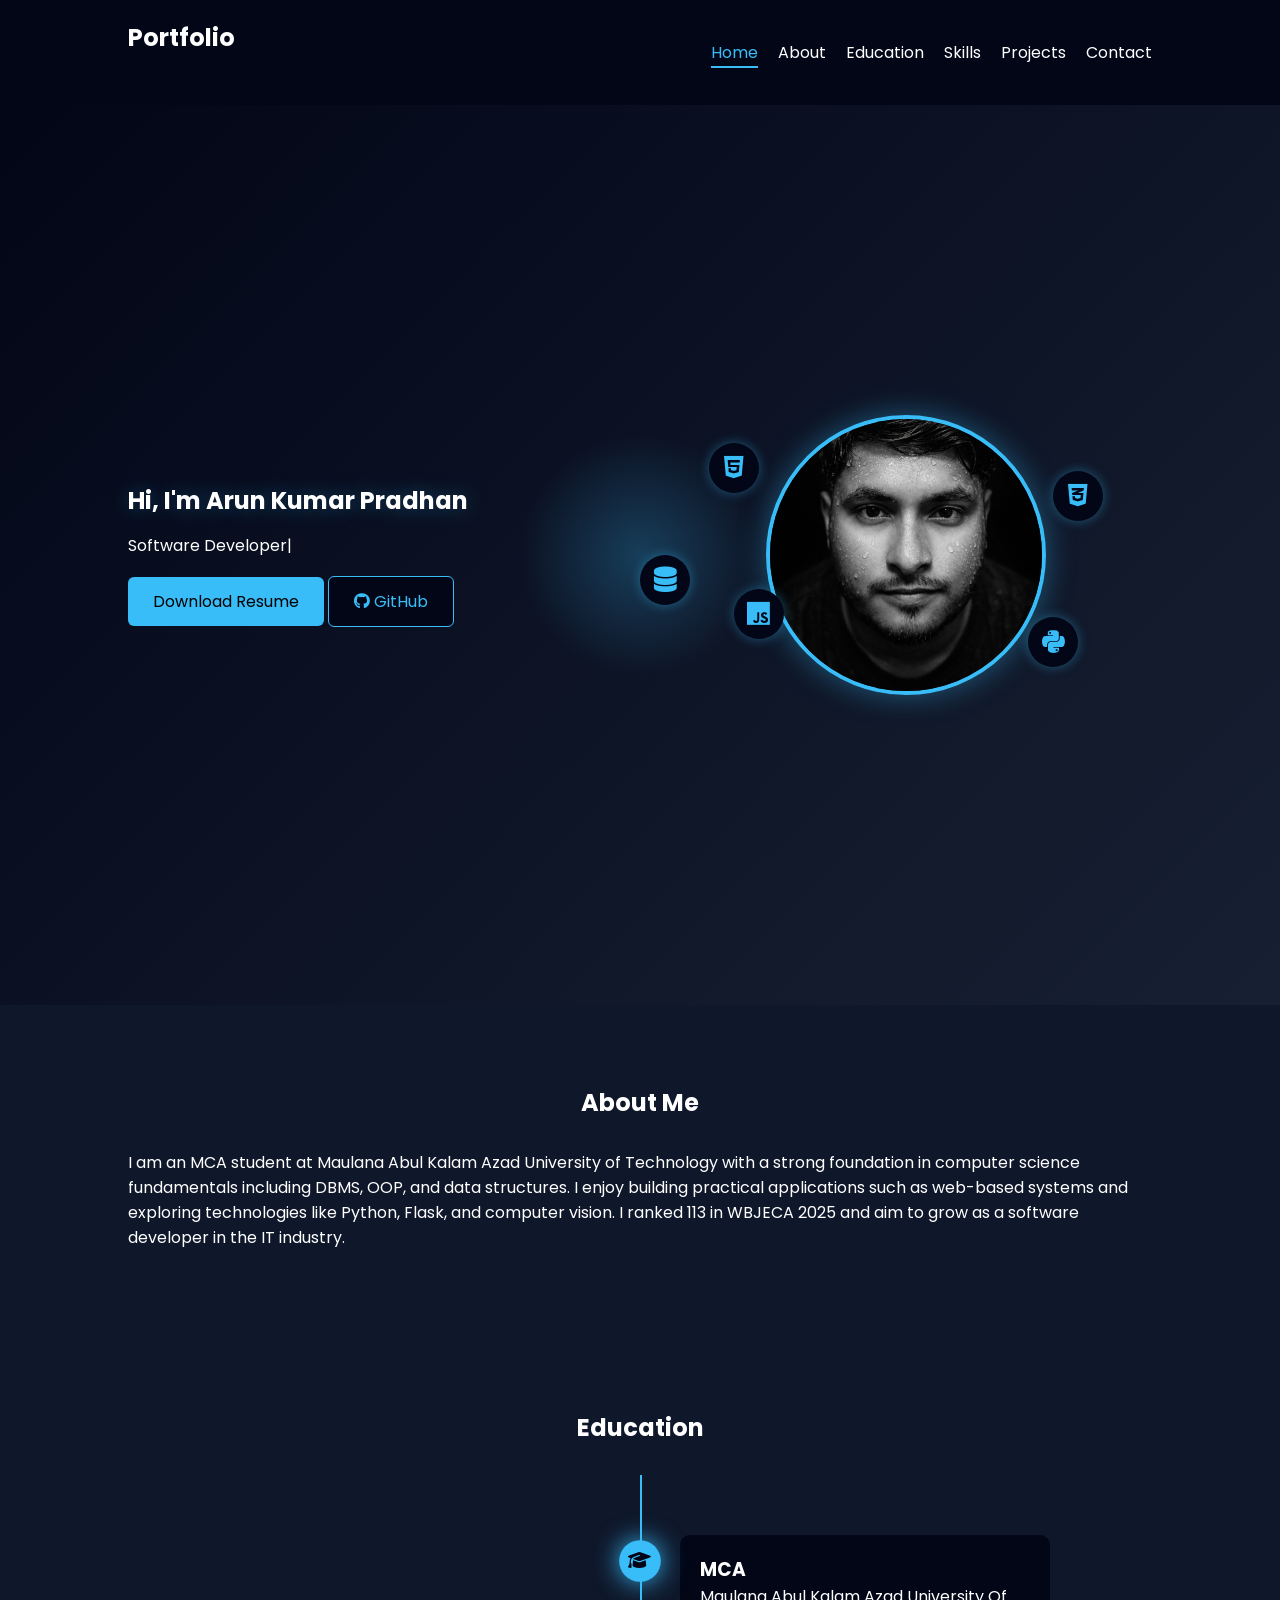
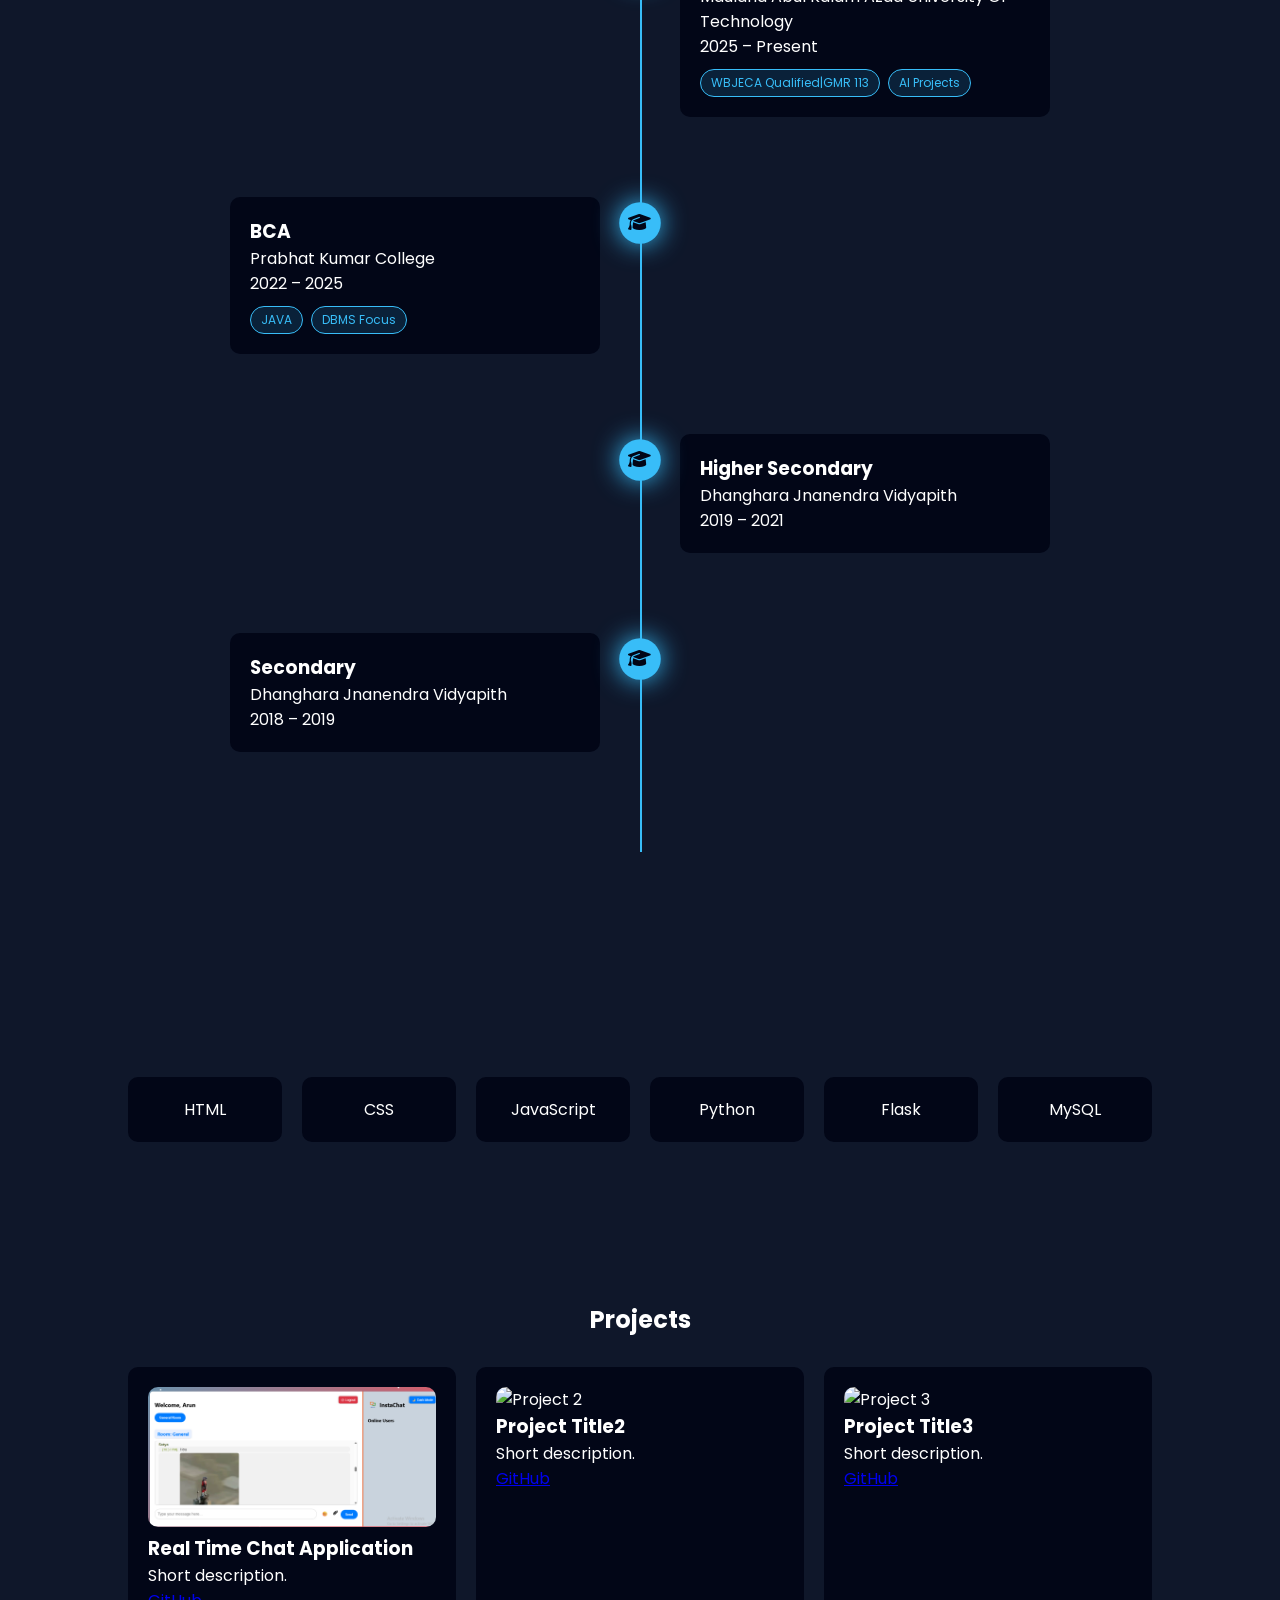
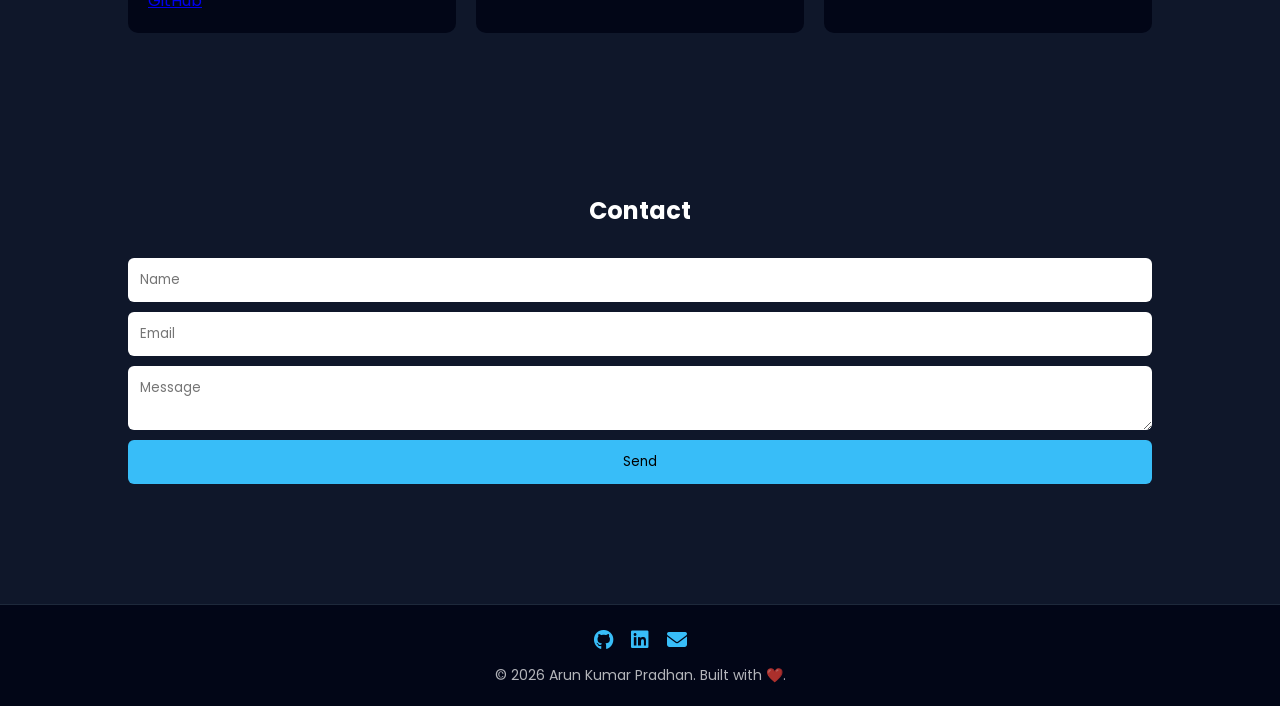
==== index.html @ c34aa48b "Added a 404 page" ====
<!DOCTYPE html>
<html lang="en">

<head>
  <meta charset="UTF-8">
  <meta name="viewport" content="width=device-width, initial-scale=1.0">
  <title>Arun Kumar Pradhan | Portfolio</title>
  <link rel="icon" href="images/profile_image.png">
  <link rel="stylesheet" href="https://cdnjs.cloudflare.com/ajax/libs/font-awesome/6.5.0/css/all.min.css">
  <link rel="stylesheet" href="style.css">
  <link
    href="https://fonts.googleapis.com/css2?family=Noto+Sans+Bengali:wght@400;700&family=Noto+Sans+Devanagari:wght@400;700&display=swap"
    rel="stylesheet">

  <link href="https://fonts.googleapis.com/css2?family=Poppins:wght@300;500;700&display=swap" rel="stylesheet">
  <link href="https://unpkg.com/aos@2.3.4/dist/aos.css" rel="stylesheet">
</head>

<body>

  <!-- <div id="preloader">
  <h1 id="welcomeText"></h1>
</div> -->

  <!-- ================= NAVBAR ================= -->
  <nav>
    <h2 class="logo">Portfolio</h2>

    <div class="menu-toggle">
      <span></span>
      <span></span>
      <span></span>
    </div>

    <ul class="nav-links">
      <li><a class="nav-link" href="#home">Home</a></li>
      <li><a class="nav-link" href="#about">About</a></li>
      <li><a class="nav-link" href="#education">Education</a></li>
      <li><a class="nav-link" href="#skills">Skills</a></li>
      <li><a class="nav-link" href="#projects">Projects</a></li>
      <li><a class="nav-link" href="#contact">Contact</a></li>
    </ul>
  </nav>

  <!-- ================= HERO ================= -->
  <section id="home" class="hero">
    <div class="hero-left">
      <h1 data-aos="fade-right">Hi, I'm <span>Arun Kumar Pradhan</span></h1>

      <p data-aos="fade-right" data-aos-delay="200">
        <span id="typing"></span>
      </p>


      <a href="assets/Arun_Pradhan_resume.pdf" download class="btn" data-aos="fade-right" data-aos-delay="400">
        Download Resume
      </a>
      <a href="https://github.com/ArunPradhan-dev" target="_blank" class="btn github-btn" data-aos="fade-right"
        data-aos-delay="600">
        <i class="fa-brands fa-github"></i> GitHub
      </a>
    </div>

    <div class="hero-right" data-aos="fade-left">

      <div class="hero-tech tech-html"><i class="fa-brands fa-html5"></i></div>
      <div class="hero-tech tech-css"><i class="fa-brands fa-css3-alt"></i></div>
      <div class="hero-tech tech-js"><i class="fa-brands fa-js"></i></div>
      <div class="hero-tech tech-python"><i class="fa-brands fa-python"></i></div>
      <div class="hero-tech tech-db"><i class="fa-solid fa-database"></i></div>

      <img src="images/profile_image.png" class="hero-img">

    </div>

  </section>

  <!-- ================= ABOUT ================= -->
  <section id="about" data-aos="fade-right">
    <h2>About Me</h2>
    <p>
    <p>
      I am an MCA student at Maulana Abul Kalam Azad University of Technology
      with a strong foundation in computer science fundamentals including
      DBMS, OOP, and data structures. I enjoy building practical applications
      such as web-based systems and exploring technologies like Python,
      Flask, and computer vision. I ranked 113 in WBJECA 2025 and aim to
      grow as a software developer in the IT industry.
    </p>
    </p>
  </section>

  <section id="education" data-aos="fade-up">
    <h2>Education</h2>

    <div class="timeline">
      <div class="timeline-progress"></div>

      <div class="timeline-item">
        <div class="timeline-dot">
          <i class="fa-solid fa-graduation-cap"></i>
        </div>
        <div class="timeline-content">
          <h3>MCA</h3>
          <p class="edu-inst">Maulana Abul Kalam Azad University Of Technology</p>
          <span class="edu-year">2025 – Present</span>

          <div class="edu-badges">
            <span>WBJECA Qualified|GMR 113</span>
            <span>AI Projects</span>
          </div>
        </div>
      </div>

      <div class="timeline-item">
        <div class="timeline-dot">
          <i class="fa-solid fa-graduation-cap"></i>
        </div>
        <div class="timeline-content">
          <h3>BCA</h3>
          <p class="edu-inst">Prabhat Kumar College</p>
          <span class="edu-year">2022 – 2025</span>

          <div class="edu-badges">
            <span>JAVA</span>
            <span>DBMS Focus</span>
          </div>
        </div>
      </div>

      <div class="timeline-item">
        <div class="timeline-dot">
          <i class="fa-solid fa-graduation-cap"></i>
        </div>
        <div class="timeline-content">
          <h3>Higher Secondary</h3>
          <p class="edu-inst">Dhanghara Jnanendra Vidyapith</p>
          <span class="edu-year">2019 – 2021</span>
        </div>
      </div>

      <div class="timeline-item">
        <div class="timeline-dot">
          <i class="fa-solid fa-graduation-cap"></i>
        </div>
        <div class="timeline-content">
          <h3>Secondary</h3>
          <p class="edu-inst">Dhanghara Jnanendra Vidyapith</p>
          <span class="edu-year">2018 – 2019</span>
        </div>
      </div>

    </div>
  </section>

  <!-- ================= SKILLS ================= -->
  <section id="skills">
    <h2 data-aos="fade-up">Skills</h2>
    <div class="skills-grid">
      <div data-aos="zoom-in">HTML</div>
      <div data-aos="zoom-in">CSS</div>
      <div data-aos="zoom-in">JavaScript</div>
      <div data-aos="zoom-in">Python</div>
      <div data-aos="zoom-in">Flask</div>
      <div data-aos="zoom-in">MySQL</div>
    </div>
  </section>

  <!-- ================= PROJECTS ================= -->
  <section id="projects">
    <h2 data-aos="fade-up">Projects</h2>

    <div class="projects-grid">

      <div class="project-card" data-aos="fade-up">
        <img src="images/project_1.png" alt="Project 1">
        <h3>Real Time Chat Application</h3>
        <p>Short description.</p>
        <a href="error.html" onclick="event.stopPropagation()">GitHub</a>
      </div>

      <div class="project-card" data-aos="fade-up">
        <img src="images/" alt="Project 2">
        <h3>Project Title2</h3>
        <p>Short description.</p>
        <a href="error.html" onclick="event.stopPropagation()">GitHub</a>
      </div>

      <div class="project-card" data-aos="fade-up">
        <img src="images/" alt="Project 3">
        <h3>Project Title3</h3>
        <p>Short description.</p>
        <a href="error.html" onclick="event.stopPropagation()">GitHub</a>
      </div>

    </div>
  </section>

  <!-- ================= CONTACT ================= -->
  <section id="contact" data-aos="fade-up">
    <h2>Contact</h2>

    <form id="contactForm">
      <input type="text" id="name" placeholder="Name" required>
      <input type="email" id="email" placeholder="Email" required>
      <textarea id="message" placeholder="Message" required></textarea>
      <button type="submit">Send</button>
    </form>
  </section>

  <!-- ================= MODAL ================= -->
  <div class="modal" id="imgModal">
    <span class="close">&times;</span>
    <img class="modal-content" id="modalImg">
  </div>

  <div id="scroll-progress"></div>

  <!-- ================= FOOTERS ================= -->
  <footer class="footer">
    <div class="footer-social">
      <a href="https://github.com/ArunPradhan-dev" target="_blank"><i class="fa-brands fa-github"></i></a>
      <a href="https://www.linkedin.com/in/pradhanarun/" target="_blank"><i class="fa-brands fa-linkedin"></i></a>
      <a href="https://mail.google.com/mail/?view=cm&fs=1&to=arun3432y@gmail.com" target="_blank">
        <i class="fa-solid fa-envelope"></i>
      </a>
    </div>
    <p>© <span id="year"></span> Arun Kumar Pradhan. Built with ❤️.</p>
  </footer>
  <script src="https://unpkg.com/aos@2.3.4/dist/aos.js"></script>
  <script src="index.js"></script>
</body>

</html>
---- style.css ----
/* RESET */
* {
    margin: 0;
    padding: 0;
    box-sizing: border-box;
    font-family: 'Poppins', sans-serif;
}

html {
    scroll-behavior: smooth;
}

body {
    background: #0f172a;
    color: #fff;
}

/* NAVBAR */
nav {
    display: flex;
    justify-content: space-between;
    align-items: center;
    padding: 20px 10%;
    background: #020617;
    position: sticky;
    top: 0;
    z-index: 1000;
}

/* NAV LINKS */
.nav-links {
    display: flex;
    list-style: none;
}

.nav-links li {
    margin-left: 20px;
}

.nav-links a {
    text-decoration: none;
    color: #fff;
    position: relative;
    transition: 0.3s;
}

/* Hover underline */
.nav-links a::after {
    content: "";
    position: absolute;
    left: 0;
    bottom: -4px;
    width: 0;
    height: 2px;
    background: #38bdf8;
    transition: 0.3s;
}

.nav-links a:hover::after {
    width: 100%;
}


.btn{
  display:inline-block;
  padding:12px 25px;
  background:#38bdf8;
  color:#000;
  text-decoration:none;
  border-radius:6px;
  transition:0.3s;
}

.btn:hover {
    transform: translateY(-2px);
}

/* SECTION */
section {
    padding: 80px 10%;
    scroll-margin-top: 80px;
}

h2 {
    text-align: center;
    margin-bottom: 30px;
}

/* ================= EDUCATION TIMELINE ================= */
.timeline {
    position: relative;
    max-width: 900px;
    margin: auto;
    padding: 40px 0;
}

/* static center line */
.timeline::before {
    content: "";
    position: absolute;
    left: 50%;
    top: 0;
    width: 2px;
    height: 100%;
    background: #1e293b;
    z-index: 0;
}

/* animated progress line */
.timeline-progress {
    position: absolute;
    left: 50%;
    top: 0;
    width: 2px;
    height: 0;
    background: #38bdf8;
    z-index: 0;
}

/* timeline item */
.timeline-item {
    position: relative;
    width: 50%;
    padding: 20px 40px;
    margin-bottom: 40px;
}

/* alternating layout */
.timeline-item:nth-child(odd) {
    left: 0;
    text-align: right;
}

.timeline-item:nth-child(even) {
    left: 50%;
}

/* timeline dot with icon */
.timeline-dot {
    position: absolute;
    top: 30px;
    width: 32px;
    height: 32px;
    background: #38bdf8;
    border-radius: 50%;
    display: flex;
    align-items: center;
    justify-content: center;
    color: #020617;
    font-size: 14px;
    box-shadow: 0 0 12px #38bdf8;
    z-index: 3;
    transition: 0.3s;
}

.timeline-item:nth-child(odd) .timeline-dot {
    right: -16px;
}

.timeline-item:nth-child(even) .timeline-dot {
    left: -16px;
}

/* glowing animation */
.timeline-item.active .timeline-dot {
    transform: scale(1.3);
    box-shadow: 0 0 20px #38bdf8;
}

/* timeline card */
.timeline-content {
    background: #020617;
    padding: 20px;
    border-radius: 10px;
    transition: 0.3s;
    position: relative;
    z-index: 2;
    text-align: left;
}

.timeline-content:hover {
    transform: translateY(-5px);
}

/* badges */
.edu-badges {
    margin-top: 10px;
    display: flex;
    flex-wrap: wrap;
    gap: 8px;
    justify-content: flex-start;
}

.edu-badges span {
    background: rgba(56, 189, 248, 0.15);
    border: 1px solid #38bdf8;
    color: #38bdf8;
    padding: 4px 10px;
    border-radius: 20px;
    font-size: 12px;
    white-space: nowrap;
}

/* mobile fallback */
@media(max-width:768px) {

    .timeline::before,
    .timeline-progress {
        left: 20px;
    }

    .timeline-item {
        width: 100%;
        left: 0 !important;
        text-align: left;
        padding-left: 60px;
    }

    .timeline-dot {
        left: 12px !important;
        right: auto;
    }
}

/* SKILLS */
.skills-grid {
    display: grid;
    grid-template-columns: repeat(auto-fit, minmax(120px, 1fr));
    gap: 20px;
}

.skills-grid div {
    background: #020617;
    padding: 20px;
    border-radius: 10px;
    text-align: center;
    transition: 0.3s;
}

.skills-grid div:hover{
  transform:translateY(-5px) scale(1.05);
  box-shadow:0 0 15px rgba(56,189,248,0.3);
}

/* PROJECTS */
.projects-grid {
    display: grid;
    grid-template-columns: repeat(auto-fit, minmax(250px, 1fr));
    gap: 20px;
}

.project-card {
    background: #020617;
    padding: 20px;
    border-radius: 10px;
    transition: 0.3s;
    cursor: pointer;
}

.project-card:hover {
    transform: translateY(-5px);
}

.project-card img {
    width: 100%;
    border-radius: 10px;
    transition: 0.4s;
}

.project-card:hover img {
    transform: scale(1.05);
}

/* CONTACT */
form {
    display: flex;
    flex-direction: column;
    gap: 10px;
}

input,
textarea,
button {
    padding: 12px;
    border: none;
    border-radius: 6px;
}

button {
    background: #38bdf8;
    cursor: pointer;
    transition: 0.3s;
}

button:hover {
    transform: translateY(-2px);
}

/* HAMBURGER */
.menu-toggle {
    display: none;
    flex-direction: column;
    cursor: pointer;
    gap: 5px;
}

.menu-toggle span {
    width: 25px;
    height: 3px;
    background: #fff;
    transition: 0.3s;
}

/* Animation to X */
.menu-toggle.active span:nth-child(1) {
    transform: rotate(45deg) translate(5px, 5px);
}

.menu-toggle.active span:nth-child(2) {
    opacity: 0;
}

.menu-toggle.active span:nth-child(3) {
    transform: rotate(-45deg) translate(6px, -6px);
}

/* MOBILE NAVBAR */
@media(max-width:768px) {
    .menu-toggle {
        display: flex;
    }

    .nav-links {
        position: absolute;
        right: 0;
        top: 70px;
        background: #020617;
        flex-direction: column;
        width: 200px;
        display: none;
        padding: 10px 0;
    }

    .nav-links.active {
        display: flex;
    }

    .nav-links li {
        margin: 15px;
    }
}

/* MODAL */
.modal {
    display: none;
    position: fixed;
    z-index: 2000;
    left: 0;
    top: 0;
    width: 100%;
    height: 100%;
    background: rgba(0, 0, 0, 0.9);
    justify-content: center;
    align-items: center;
}

.modal.show {
    display: flex;
}

.modal-content {
    max-width: 80%;
    max-height: 80%;
    border-radius: 10px;
    animation: zoomIn 0.3s ease;
}

.close {
    position: absolute;
    top: 20px;
    right: 40px;
    font-size: 40px;
    cursor: pointer;
    color: white;
}

@keyframes zoomIn {
    from {
        transform: scale(0.6);
        opacity: 0;
    }

    to {
        transform: scale(1);
        opacity: 1;
    }
}

.nav-links a.active {
    color: #38bdf8;
}

.nav-links a.active::after {
    width: 100%;
}

#typing::after {
    content: "|";
    animation: blink 1s infinite;
}

@keyframes blink {

    0%,
    100% {
        opacity: 1;
    }

    50% {
        opacity: 0;
    }
}


/* ================= PRELOADER ================= */
#preloader {
    position: fixed;
    inset: 0;
    background: #020617;
    display: flex;
    justify-content: center;
    align-items: center;
    z-index: 3000;
    transition: opacity 0.8s ease, visibility 0.8s;
}

#welcomeText {
    font-size: 42px;
    color: #38bdf8;
    opacity: 0;
    animation: fadeText 1s ease forwards;
}

#welcomeText {
    font-family: 'Noto Sans Bengali', 'Noto Sans Devanagari', 'Poppins', sans-serif;
}

@keyframes fadeText {
    from {
        opacity: 0;
        transform: translateY(10px);
    }

    to {
        opacity: 1;
        transform: translateY(0);
    }
}


/* ================= HERO FINAL ================= */
.hero{
  min-height:100vh;
  display:flex;
  justify-content:space-between;
  align-items:center;
  padding:0 10%;
  gap:40px;

  background:linear-gradient(
    -45deg,
    #020617,
    #0f172a,
    #1e293b,
    #020617
  );
  background-size:400% 400%;
  animation:gradientBG 12s ease infinite;

  position:relative;
  overflow:hidden;
  perspective:1000px;
}

/* spotlight layer */
.hero::before{
  content:"";
  position:absolute;
  inset:0;
  background:radial-gradient(
    circle 200px at var(--x,50%) var(--y,50%),
    rgba(56,189,248,0.25),
    transparent 60%
  );
  pointer-events:none;
}

/* text */
.hero-left p{
  min-height:28px;   /* prevents collapsing */
  margin:15px 0;
}
.hero-sub{
  font-size:18px;
  opacity:0.85;
  letter-spacing:0.5px;
}
.hero-left{flex:1;}
.hero-right{flex:1; display:flex; justify-content:center;}

.hero h1{
  text-shadow:0 0 20px rgba(56,189,248,0.35);
  transition:transform 0.2s ease;
  transform-style:preserve-3d;
}

/* image */
.hero-img{
  width:280px;
  height:280px;
  object-fit:cover;
  border-radius:50%;
  border:4px solid #38bdf8;
  box-shadow:0 0 30px rgba(56,189,248,0.4);
  transition:0.3s;
}

.hero-img:hover{transform:scale(1.05);}

/* mobile */
@media(max-width:768px){
  .hero{
    flex-direction:column-reverse;
    text-align:center;
  }

  .hero-img{
    width:200px;
    height:200px;
  }
}

/* ================= FOOTER ================= */
.footer {
    background: #020617;
    text-align: center;
    padding: 20px 10%;
    margin-top: 40px;
    border-top: 1px solid #1e293b;
}

.footer p {
    opacity: 0.7;
    font-size: 14px;
}

/* ================= FOOTER SOCIAL ================= */


.footer-social {
    display: flex;
    justify-content: center;
    gap: 18px;
    margin-bottom: 10px;
}

.footer-social a {
    color: #38bdf8;
    font-size: 20px;
    transition: 0.3s;
}

.footer-social a:hover {
    transform: translateY(-3px) scale(1.1);
    text-shadow: 0 0 12px #38bdf8;
}

@keyframes gradientBG{
  0%{background-position:0% 50%;}
  50%{background-position:100% 50%;}
  100%{background-position:0% 50%;}
}

#scroll-progress{
  position:fixed;
  top:0;
  left:0;
  height:4px;
  background:#38bdf8;
  width:0%;
  z-index:2000;
}

/* ================= HERO TECH ICONS ================= */

.hero-right{
  position:relative;
  align-items:center;
}

/* icon style */
.hero-tech{
  position:absolute;
  font-size:26px;
  color:#38bdf8;
  background:#020617;
  border-radius:50%;
  width:50px;
  height:50px;
  display:flex;
  align-items:center;
  justify-content:center;
  box-shadow:0 0 12px rgba(56,189,248,0.4);
  animation:float 4s ease-in-out infinite;
}

/* positions */
.tech-html{ top:10%; left:10%; }
.tech-css{ top:20%; right:10%; }
.tech-js{ bottom:20%; left:15%; }
.tech-python{ bottom:10%; right:15%; }
.tech-db{ top:50%; left:-20px; }

.hero-tech:hover{
  transform:scale(1.15);
  box-shadow:0 0 20px #38bdf8;
}

/* floating animation */
@keyframes float{
  0%{transform:translateY(0px) rotate(0deg);}
  50%{transform:translateY(-10px) rotate(6deg);}
  100%{transform:translateY(0px) rotate(0deg);}
}

@media(max-width:768px){

  .hero-tech{
    width:40px;
    height:40px;
    font-size:20px;
  }

}
/* hero buttons layout */
.hero-buttons{
  display:flex;
  gap:15px;
  margin-top:20px;
}

.github-btn{
  background:#020617;
  color:#38bdf8;
  border:1px solid #38bdf8;
}

.github-btn:hover{
  background:#38bdf8;
  color:#000;
  
}
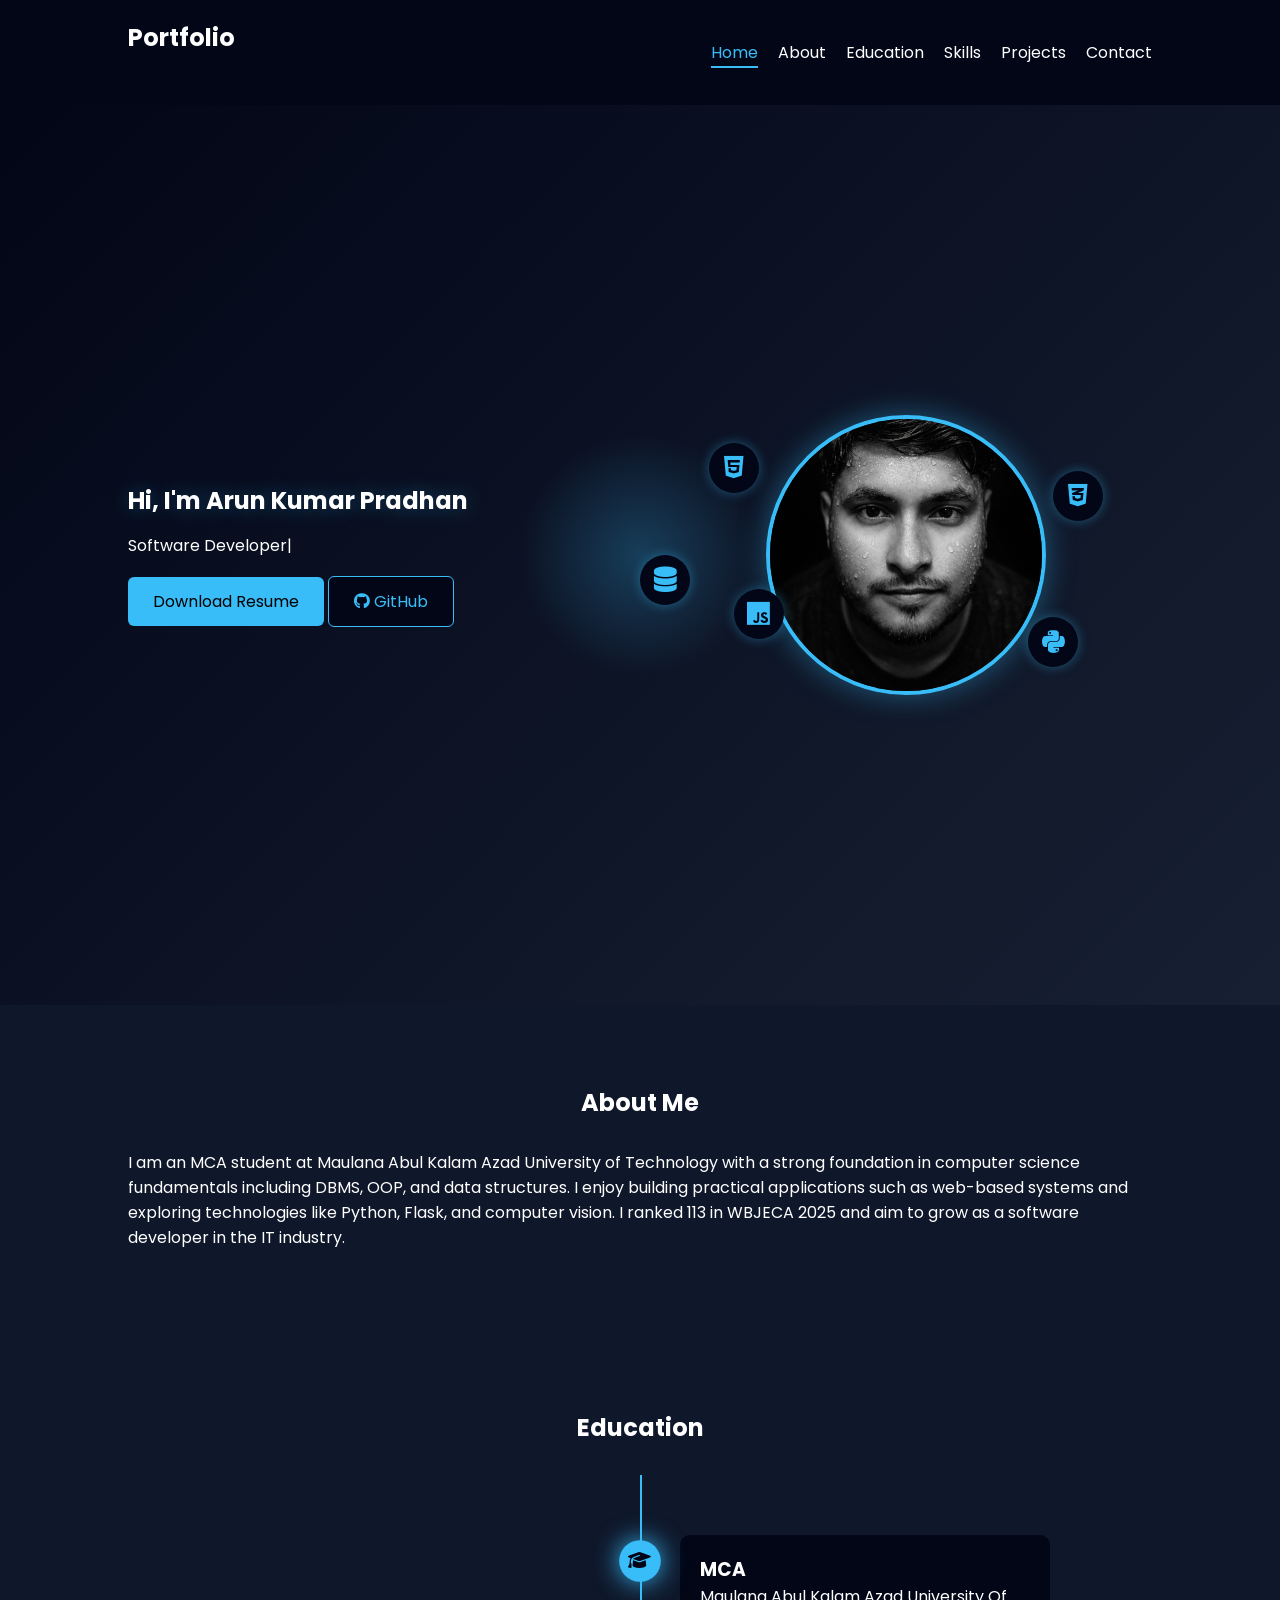
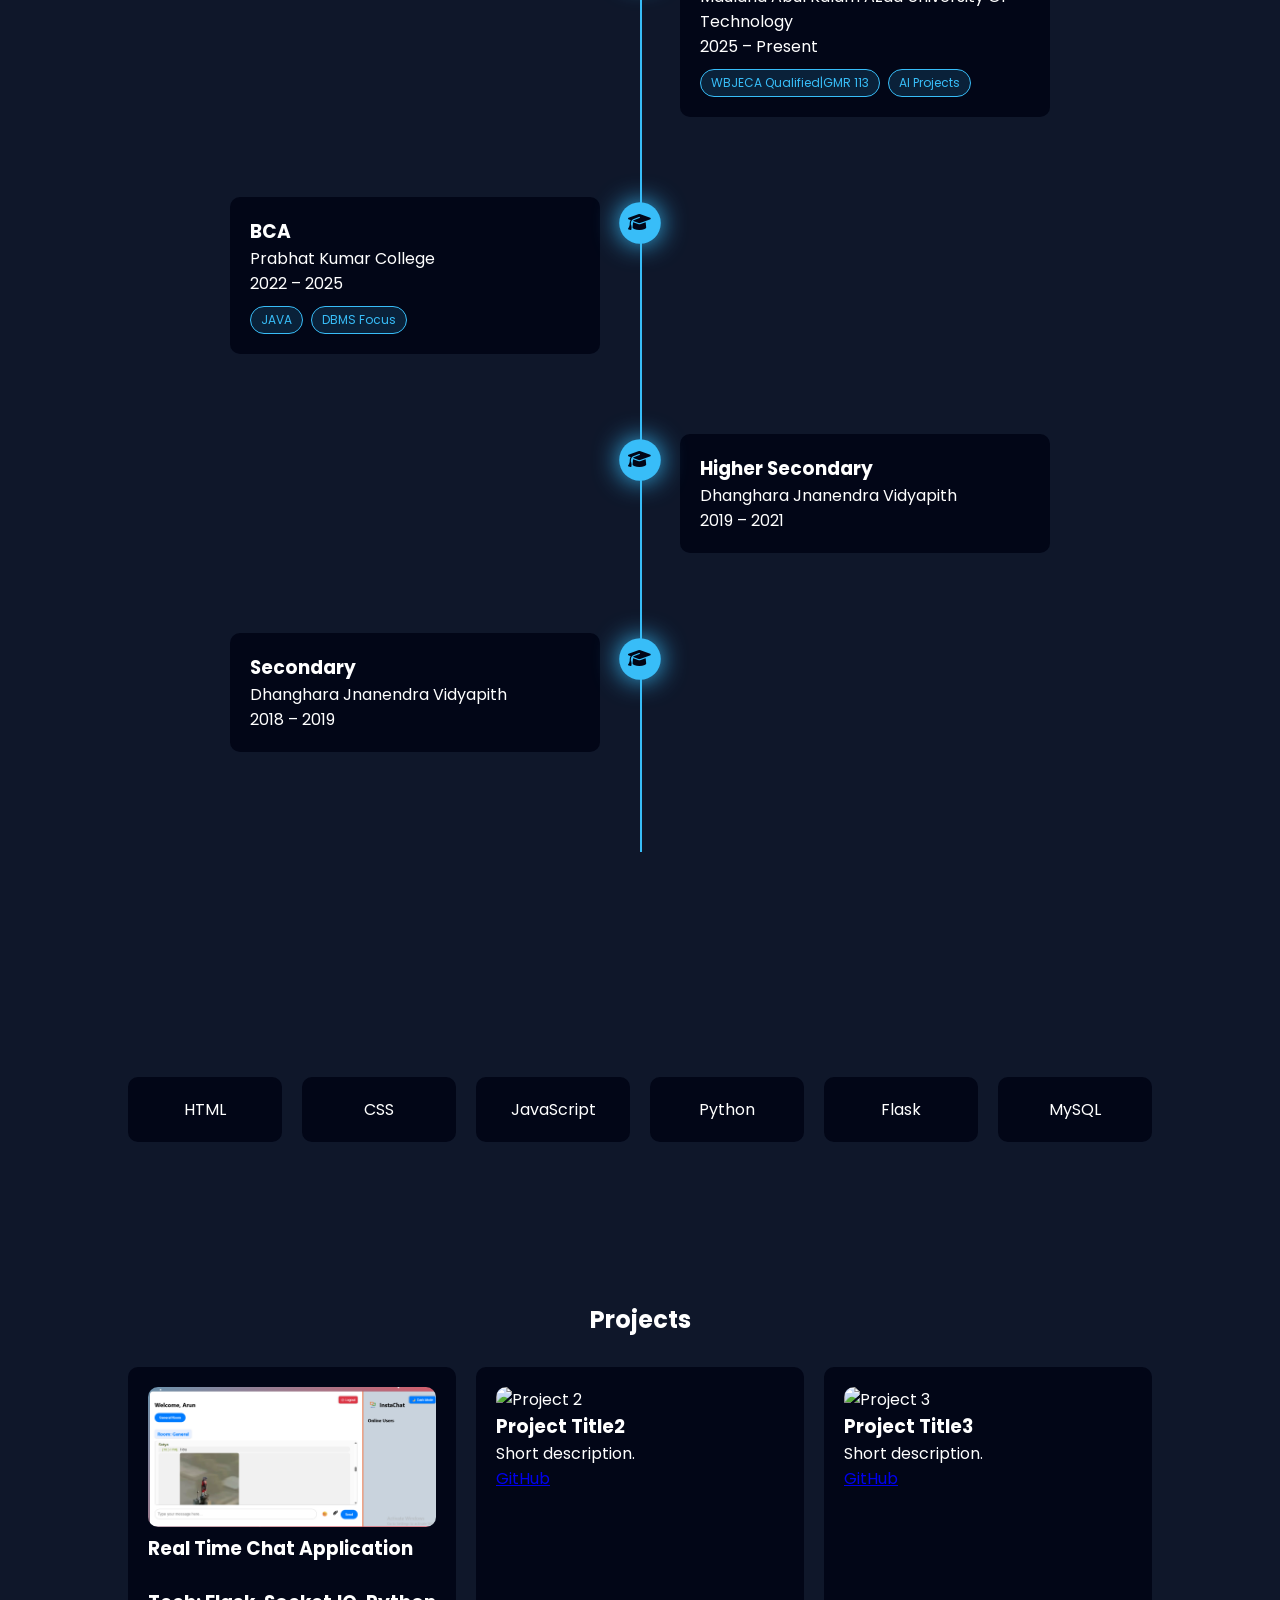
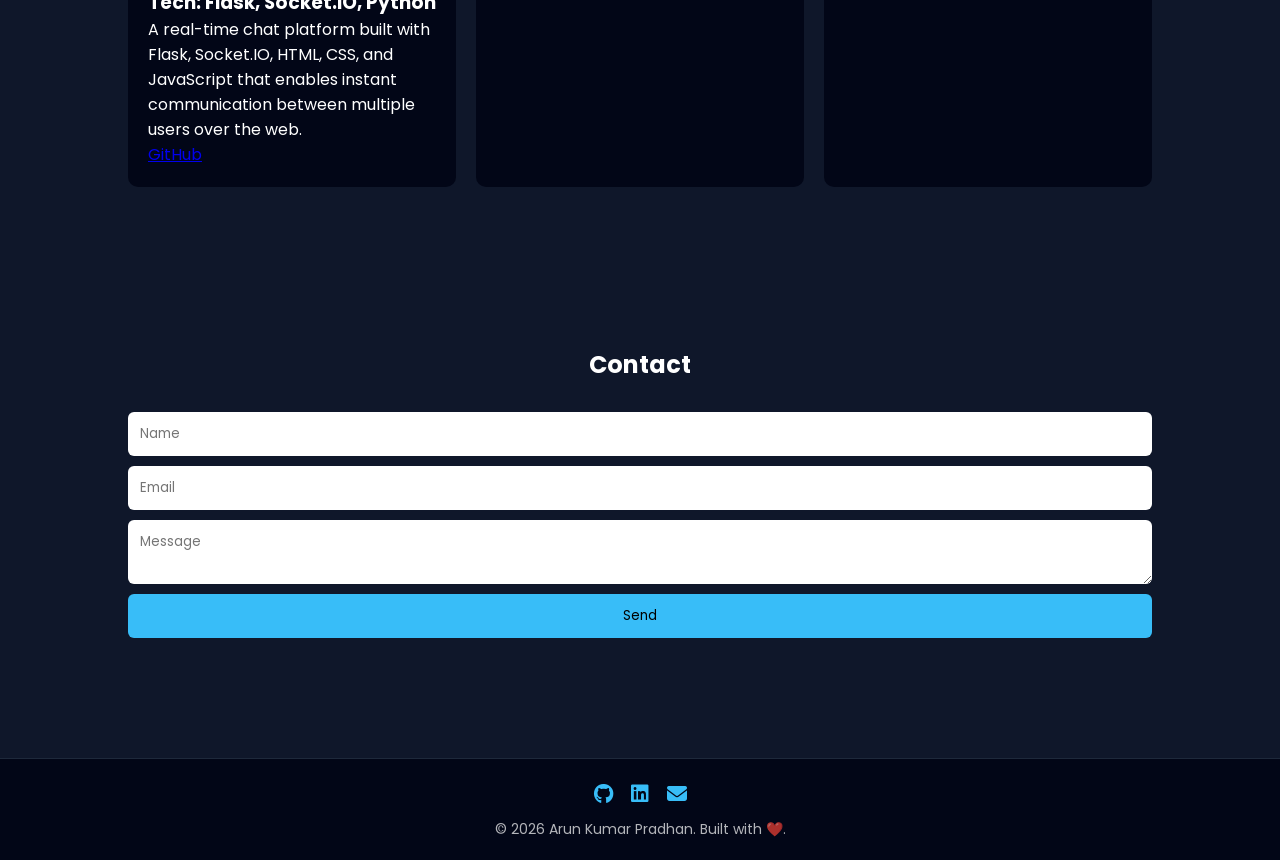
==== commit 6a5165d7: "update the project 1" ====
--- a/index.html
+++ b/index.html
@@ -174,9 +174,10 @@
 
       <div class="project-card" data-aos="fade-up">
         <img src="images/project_1.png" alt="Project 1">
-        <h3>Real Time Chat Application</h3>
-        <p>Short description.</p>
-        <a href="error.html" onclick="event.stopPropagation()">GitHub</a>
+        <h3>Real Time Chat Application</h3><br>
+        <h3>Tech: Flask, Socket.IO, Python</h3>
+        <p>A real-time chat platform built with Flask, Socket.IO, HTML, CSS, and JavaScript that enables instant communication between multiple users over the web.</p>
+        <a href="https://github.com/ArunPradhan-dev/chat_app.git" onclick="event.stopPropagation()">GitHub</a>
       </div>
 
       <div class="project-card" data-aos="fade-up">
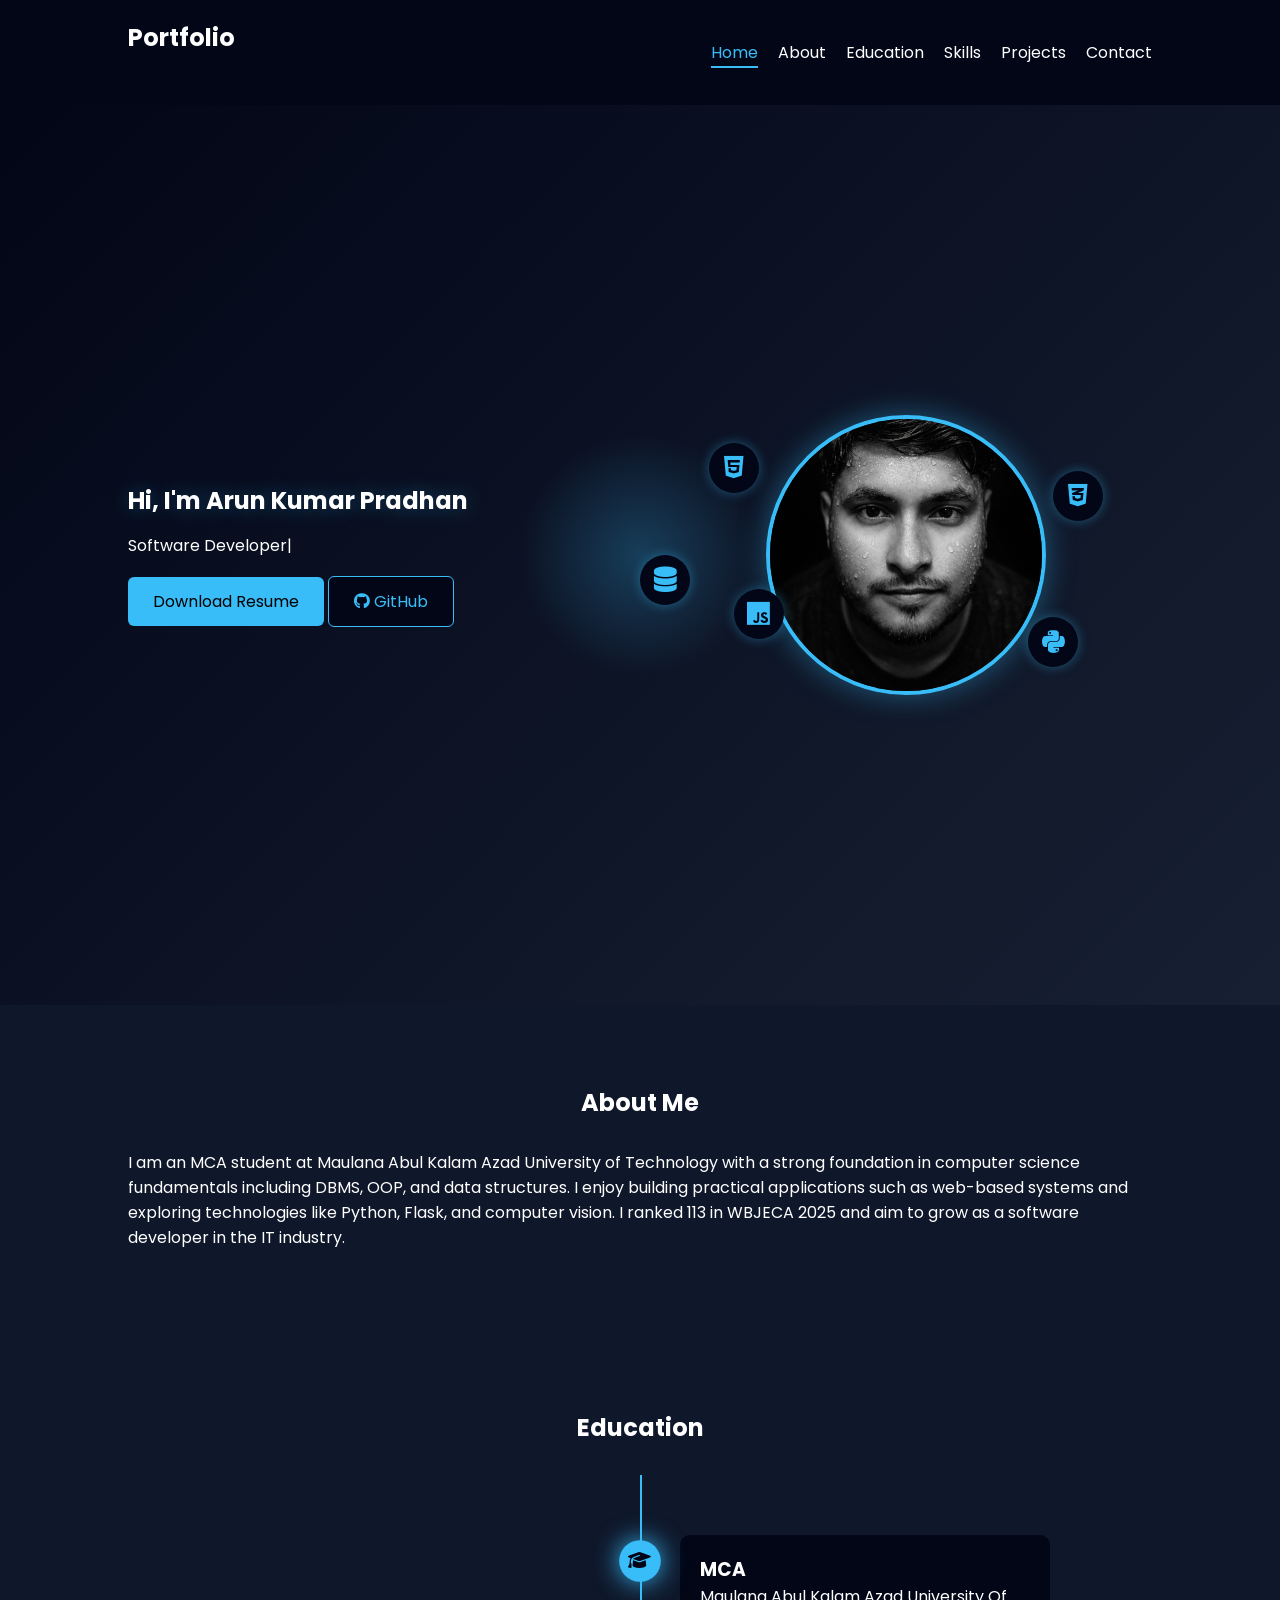
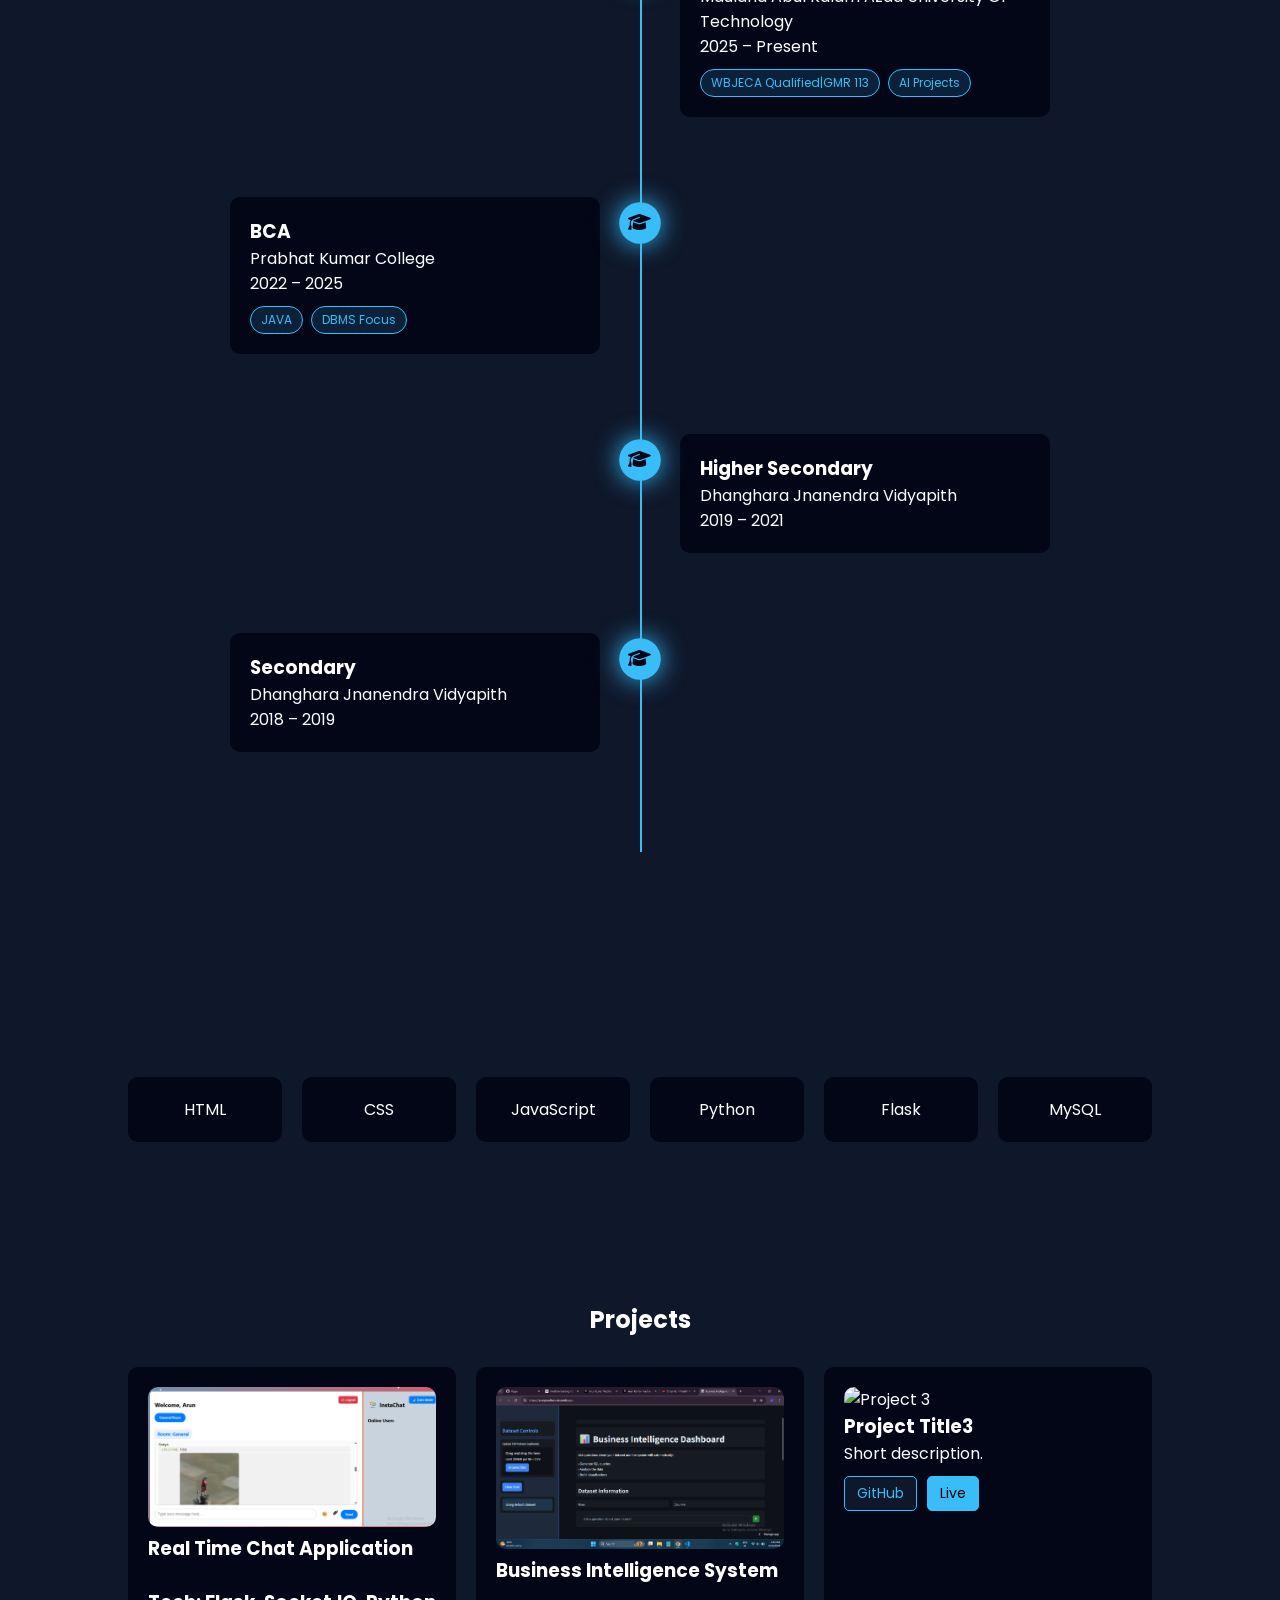
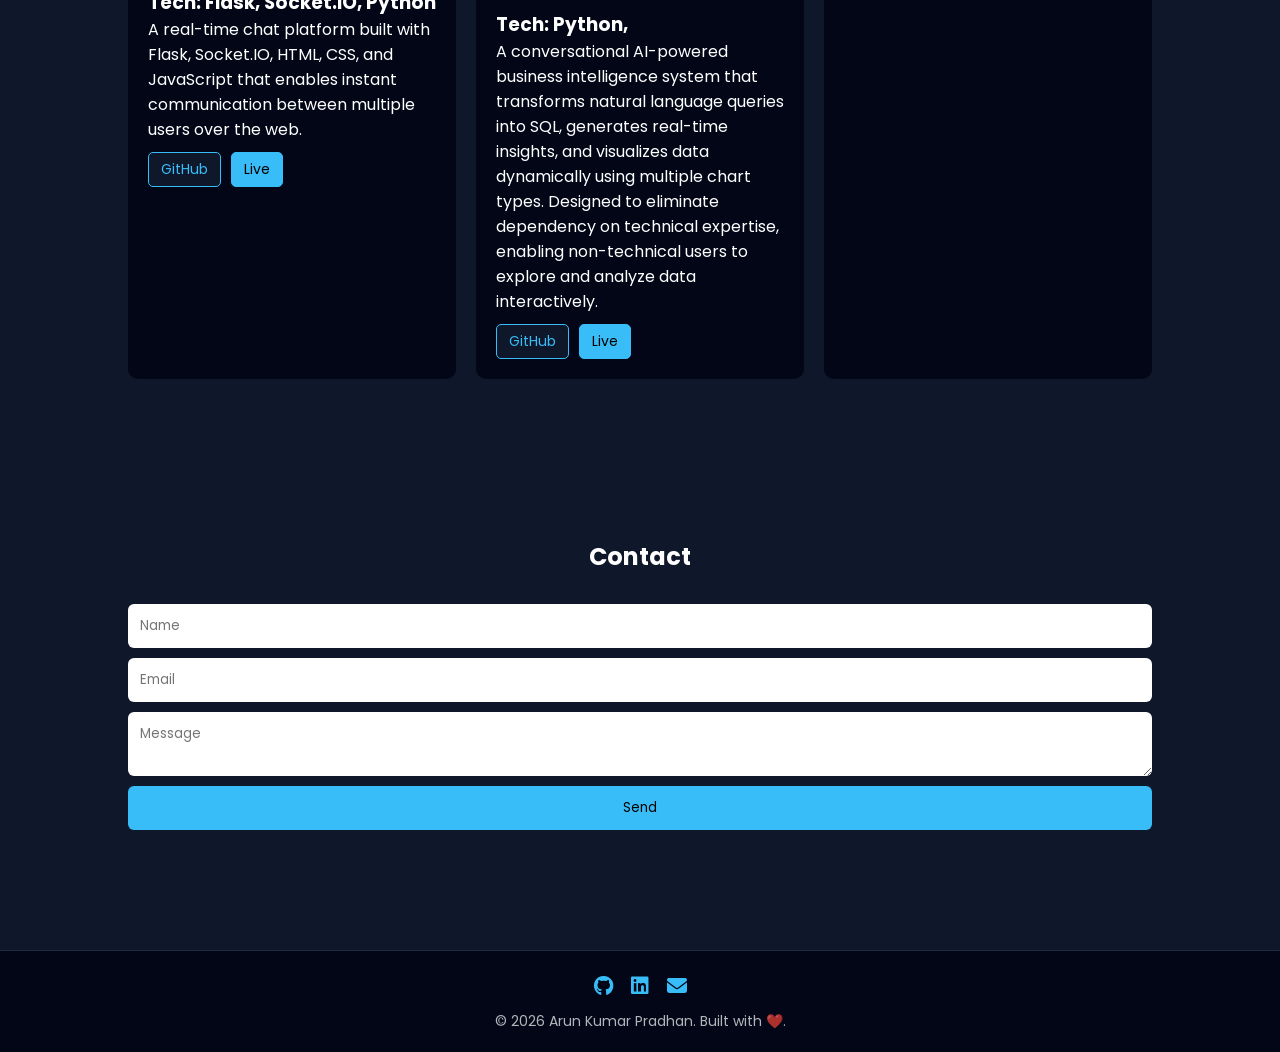
==== commit 1b02a04e: "Updation of some minor issues" ====
--- a/index.html
+++ b/index.html
@@ -176,24 +176,34 @@
         <img src="images/project_1.png" alt="Project 1">
         <h3>Real Time Chat Application</h3><br>
         <h3>Tech: Flask, Socket.IO, Python</h3>
-        <p>A real-time chat platform built with Flask, Socket.IO, HTML, CSS, and JavaScript that enables instant communication between multiple users over the web.</p>
-        <a href="https://github.com/ArunPradhan-dev/chat_app.git" onclick="event.stopPropagation()">GitHub</a>
+        <p>A real-time chat platform built with Flask, Socket.IO, HTML, CSS, and JavaScript that enables instant
+          communication between multiple users over the web.</p>
+        <div class="project-links">
+          <a href="https://github.com/ArunPradhan-dev/chat_app.git" target="_blank" class="project-link">GitHub</a>
+          <a href="error.html" target="_blank" class="project-link live">Live</a>
+        </div>
       </div>
 
       <div class="project-card" data-aos="fade-up">
-        <img src="images/" alt="Project 2">
-        <h3>Project Title2</h3>
-        <p>Short description.</p>
-        <a href="error.html" onclick="event.stopPropagation()">GitHub</a>
+        <img src="images/project2.png" alt="Project 2">
+        <h3>Business Intelligence System</h3><br>
+        <h3>Tech: Python,</h3>
+        <p>A conversational AI-powered business intelligence system that transforms natural language queries into SQL, generates real-time insights, and visualizes data dynamically using multiple chart types. Designed to eliminate dependency on technical expertise, enabling non-technical users to explore and analyze data interactively.</p>
+        <div class="project-links">
+          <a href="https://github.com/ArunPradhan-dev/business_intelligence_dashboard.git" target="_blank" class="project-link">GitHub</a>
+          <a href="https://arunpradhan.streamlit.app/" target="_blank" class="project-link live">Live</a>
+        </div>
       </div>
 
       <div class="project-card" data-aos="fade-up">
         <img src="images/" alt="Project 3">
         <h3>Project Title3</h3>
         <p>Short description.</p>
-        <a href="error.html" onclick="event.stopPropagation()">GitHub</a>
-      </div>
-
+        <div class="project-links">
+          <a href="error.html" target="_blank" class="project-link">GitHub</a>
+          <a href="error.html" target="_blank" class="project-link live">Live</a>
+        </div>
+      </div>
     </div>
   </section>
 
--- a/style.css
+++ b/style.css
@@ -661,3 +661,34 @@
   
 }
 
+.project-links{
+  display:flex;
+  gap:10px;
+  margin-top:10px;
+}
+
+.project-link{
+  padding:6px 12px;
+  background:#0f172a;
+  border:1px solid #38bdf8;
+  border-radius:5px;
+  text-decoration:none;
+  color:#38bdf8;
+  font-size:14px;
+  transition:0.3s;
+}
+
+.project-link:hover{
+  background:#38bdf8;
+  color:#000;
+}
+
+/*Live button highlight */
+.project-link.live{
+  background:#38bdf8;
+  color:#000;
+}
+
+.project-link.live:hover{
+  background:#0ea5e9;
+}
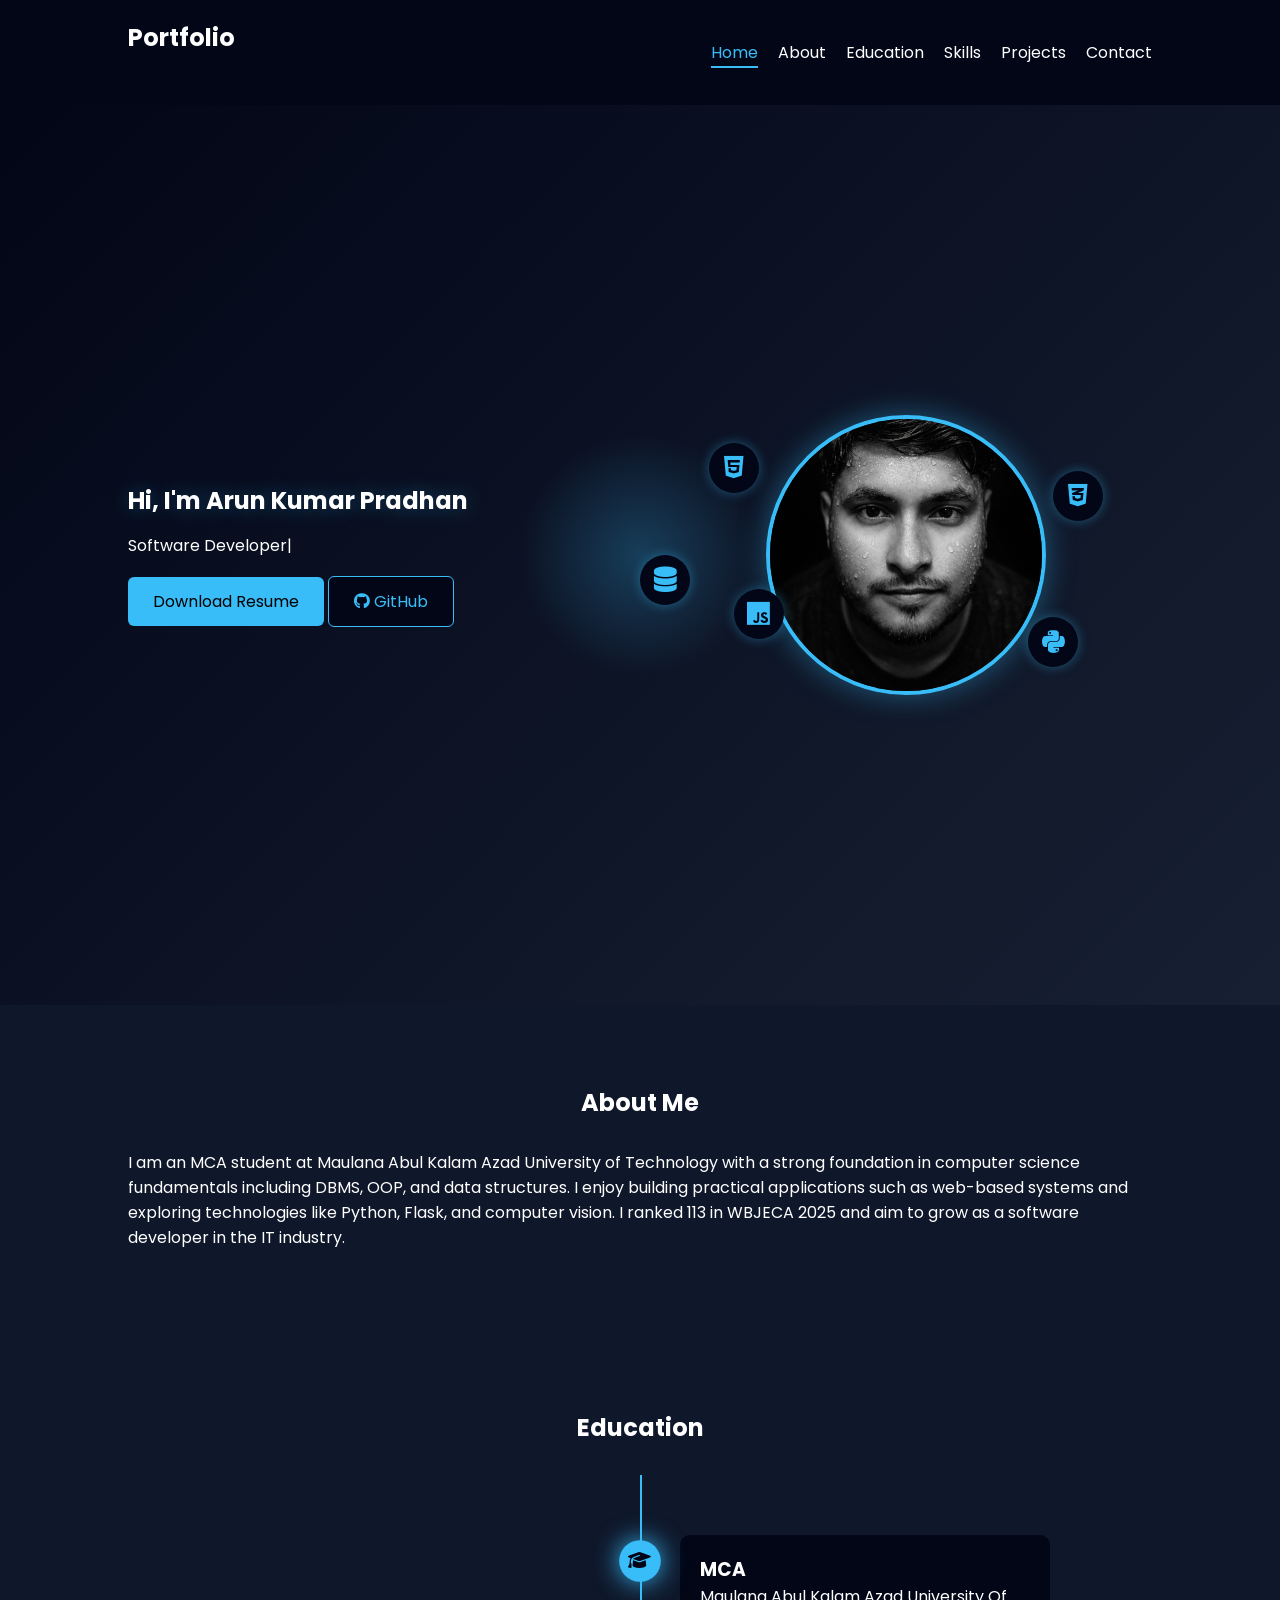
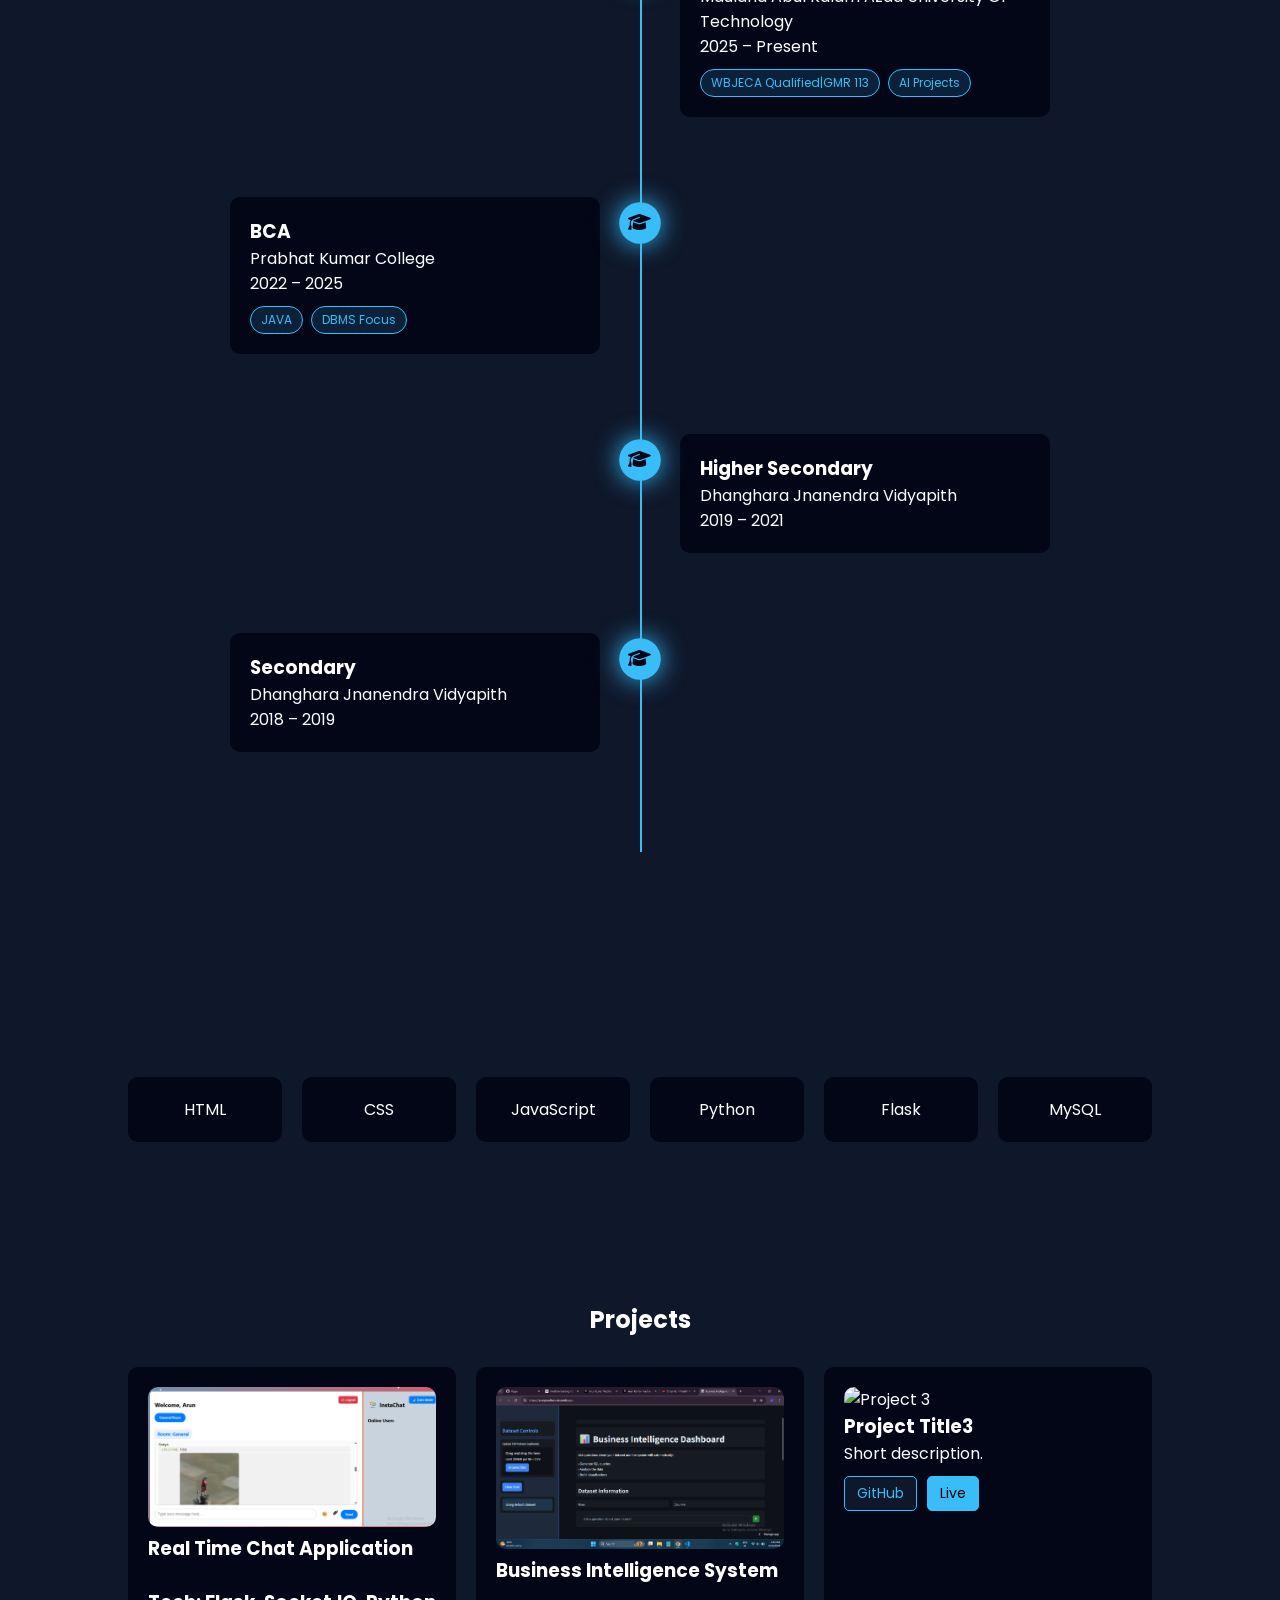
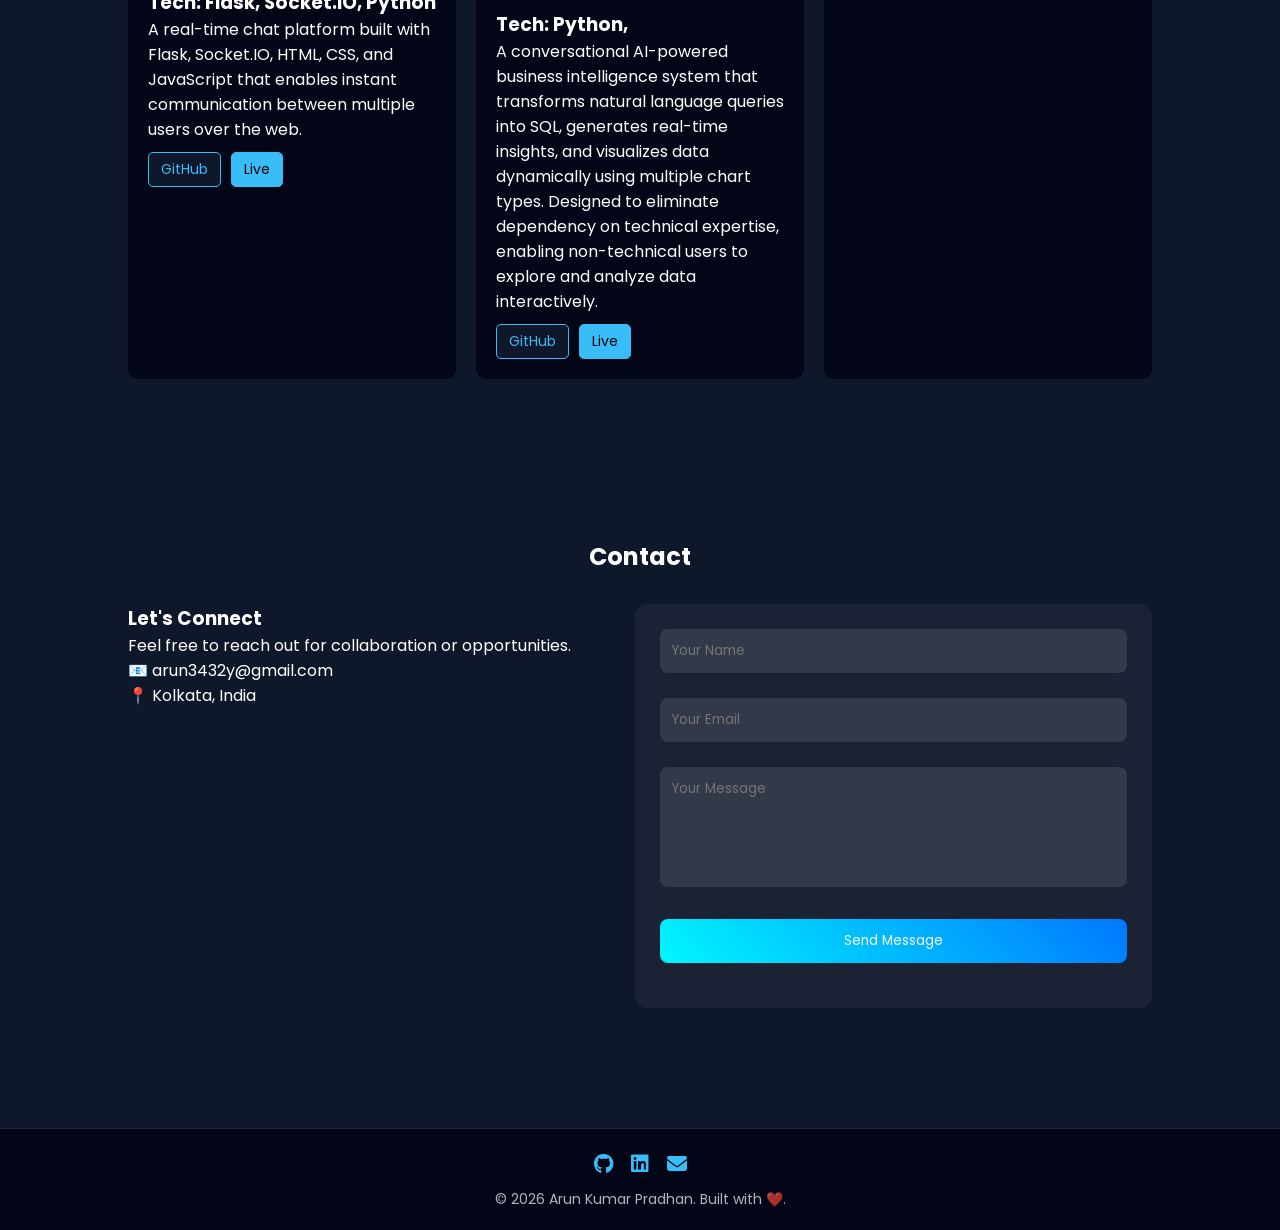
==== commit 8a817ed3: "Refactor contact section and enhance form functionality with emailjs integration" ====
--- a/index.html
+++ b/index.html
@@ -188,9 +188,13 @@
         <img src="images/project2.png" alt="Project 2">
         <h3>Business Intelligence System</h3><br>
         <h3>Tech: Python,</h3>
-        <p>A conversational AI-powered business intelligence system that transforms natural language queries into SQL, generates real-time insights, and visualizes data dynamically using multiple chart types. Designed to eliminate dependency on technical expertise, enabling non-technical users to explore and analyze data interactively.</p>
+        <p>A conversational AI-powered business intelligence system that transforms natural language queries into SQL,
+          generates real-time insights, and visualizes data dynamically using multiple chart types. Designed to
+          eliminate dependency on technical expertise, enabling non-technical users to explore and analyze data
+          interactively.</p>
         <div class="project-links">
-          <a href="https://github.com/ArunPradhan-dev/business_intelligence_dashboard.git" target="_blank" class="project-link">GitHub</a>
+          <a href="https://github.com/ArunPradhan-dev/business_intelligence_dashboard.git" target="_blank"
+            class="project-link">GitHub</a>
           <a href="https://arunpradhan.streamlit.app/" target="_blank" class="project-link live">Live</a>
         </div>
       </div>
@@ -211,12 +215,40 @@
   <section id="contact" data-aos="fade-up">
     <h2>Contact</h2>
 
-    <form id="contactForm">
-      <input type="text" id="name" placeholder="Name" required>
-      <input type="email" id="email" placeholder="Email" required>
-      <textarea id="message" placeholder="Message" required></textarea>
-      <button type="submit">Send</button>
-    </form>
+    <div class="contact-container">
+
+      <!-- LEFT SIDE -->
+      <div class="contact-info">
+        <h3>Let's Connect</h3>
+        <p>Feel free to reach out for collaboration or opportunities.</p>
+
+        <p>📧 arun3432y@gmail.com</p>
+        <p>📍 Kolkata, India</p>
+      </div>
+
+      <!-- RIGHT SIDE -->
+      <form id="contact-form" class="contact-form" autocomplete="off">
+
+        <div class="input-group">
+          <input type="text" name="name" placeholder="Your Name" required>
+        </div>
+
+        <div class="input-group">
+          <input type="email" name="email" placeholder="Your Email" required>
+        </div>
+
+        <div class="input-group">
+          <textarea name="message" placeholder="Your Message" required></textarea>
+        </div>
+
+        <button type="submit" id="sendBtn">
+          <span>Send Message</span>
+        </button>
+
+        <p id="form-status"></p>
+
+      </form>
+    </div>
   </section>
 
   <!-- ================= MODAL ================= -->
@@ -239,6 +271,12 @@
     <p>© <span id="year"></span> Arun Kumar Pradhan. Built with ❤️.</p>
   </footer>
   <script src="https://unpkg.com/aos@2.3.4/dist/aos.js"></script>
+  <script src="https://cdn.jsdelivr.net/npm/emailjs-com@3/dist/email.min.js"></script>
+  <script>
+    (function () {
+      emailjs.init("GQqmjlxTijXjGSGBA");
+    })();
+  </script>
   <script src="index.js"></script>
 </body>
 
--- a/style.css
+++ b/style.css
@@ -691,4 +691,73 @@
 
 .project-link.live:hover{
   background:#0ea5e9;
-}+}
+
+
+.contact-container {
+  display: flex;
+  gap: 40px;
+  flex-wrap: wrap;
+  margin-top: 30px;
+}
+
+.contact-info {
+  flex: 1;
+  min-width: 250px;
+}
+
+.contact-form {
+  flex: 1;
+  min-width: 300px;
+  background: rgba(255,255,255,0.05);
+  padding: 25px;
+  border-radius: 12px;
+  backdrop-filter: blur(10px);
+}
+
+.input-group {
+  margin-bottom: 15px;
+}
+
+.input-group input,
+.input-group textarea {
+  width: 100%;
+  padding: 12px;
+  border: none;
+  outline: none;
+  border-radius: 8px;
+  background: rgba(255,255,255,0.1);
+  color: #fff;
+}
+
+.input-group textarea {
+  height: 120px;
+  resize: none;
+}
+
+.input-group input:focus,
+.input-group textarea:focus {
+  border: 1px solid #00f7ff;
+}
+
+button {
+  width: 100%;
+  padding: 12px;
+  border: none;
+  background: linear-gradient(45deg, #00f7ff, #0077ff);
+  color: white;
+  border-radius: 8px;
+  cursor: pointer;
+  transition: 0.3s;
+}
+
+button:hover {
+  transform: scale(1.05);
+}
+
+#form-status {
+  margin-top: 10px;
+  font-size: 14px;
+  transition: opacity 0.5s ease;
+  opacity: 1;
+}
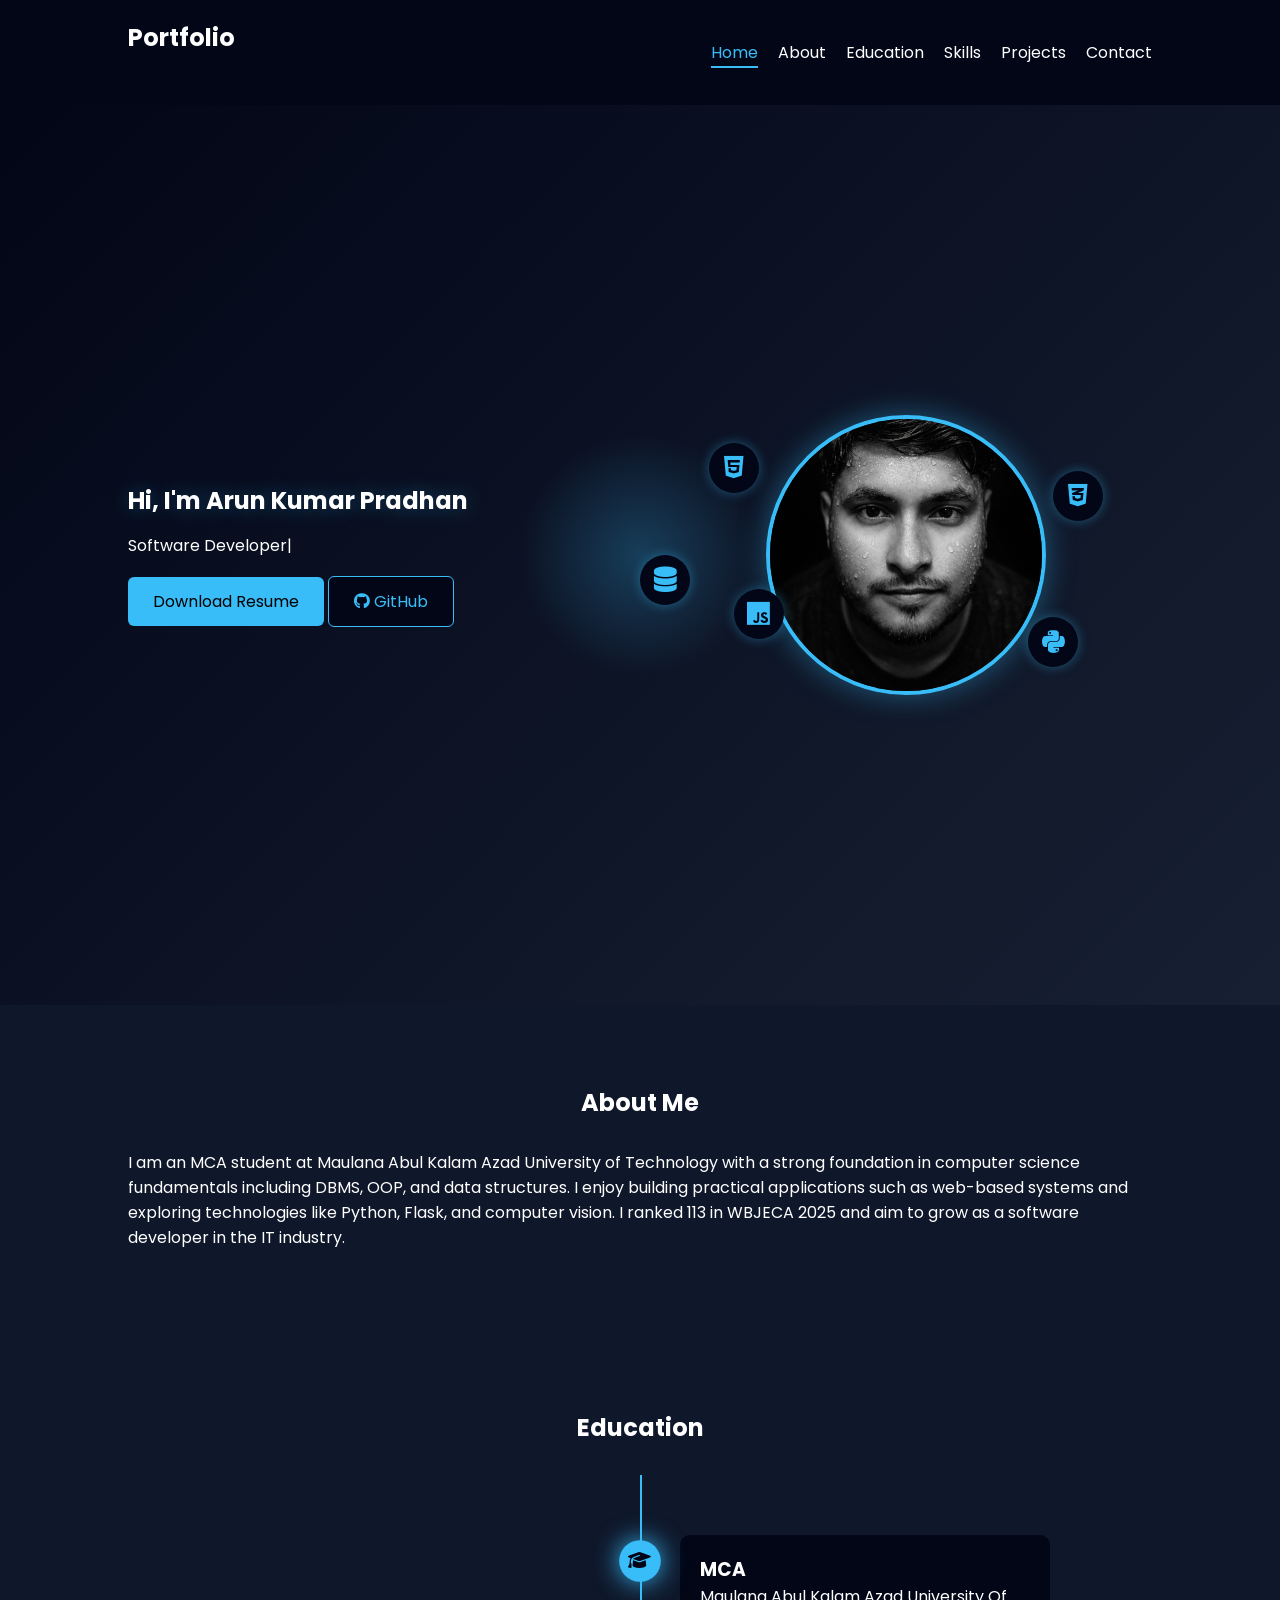
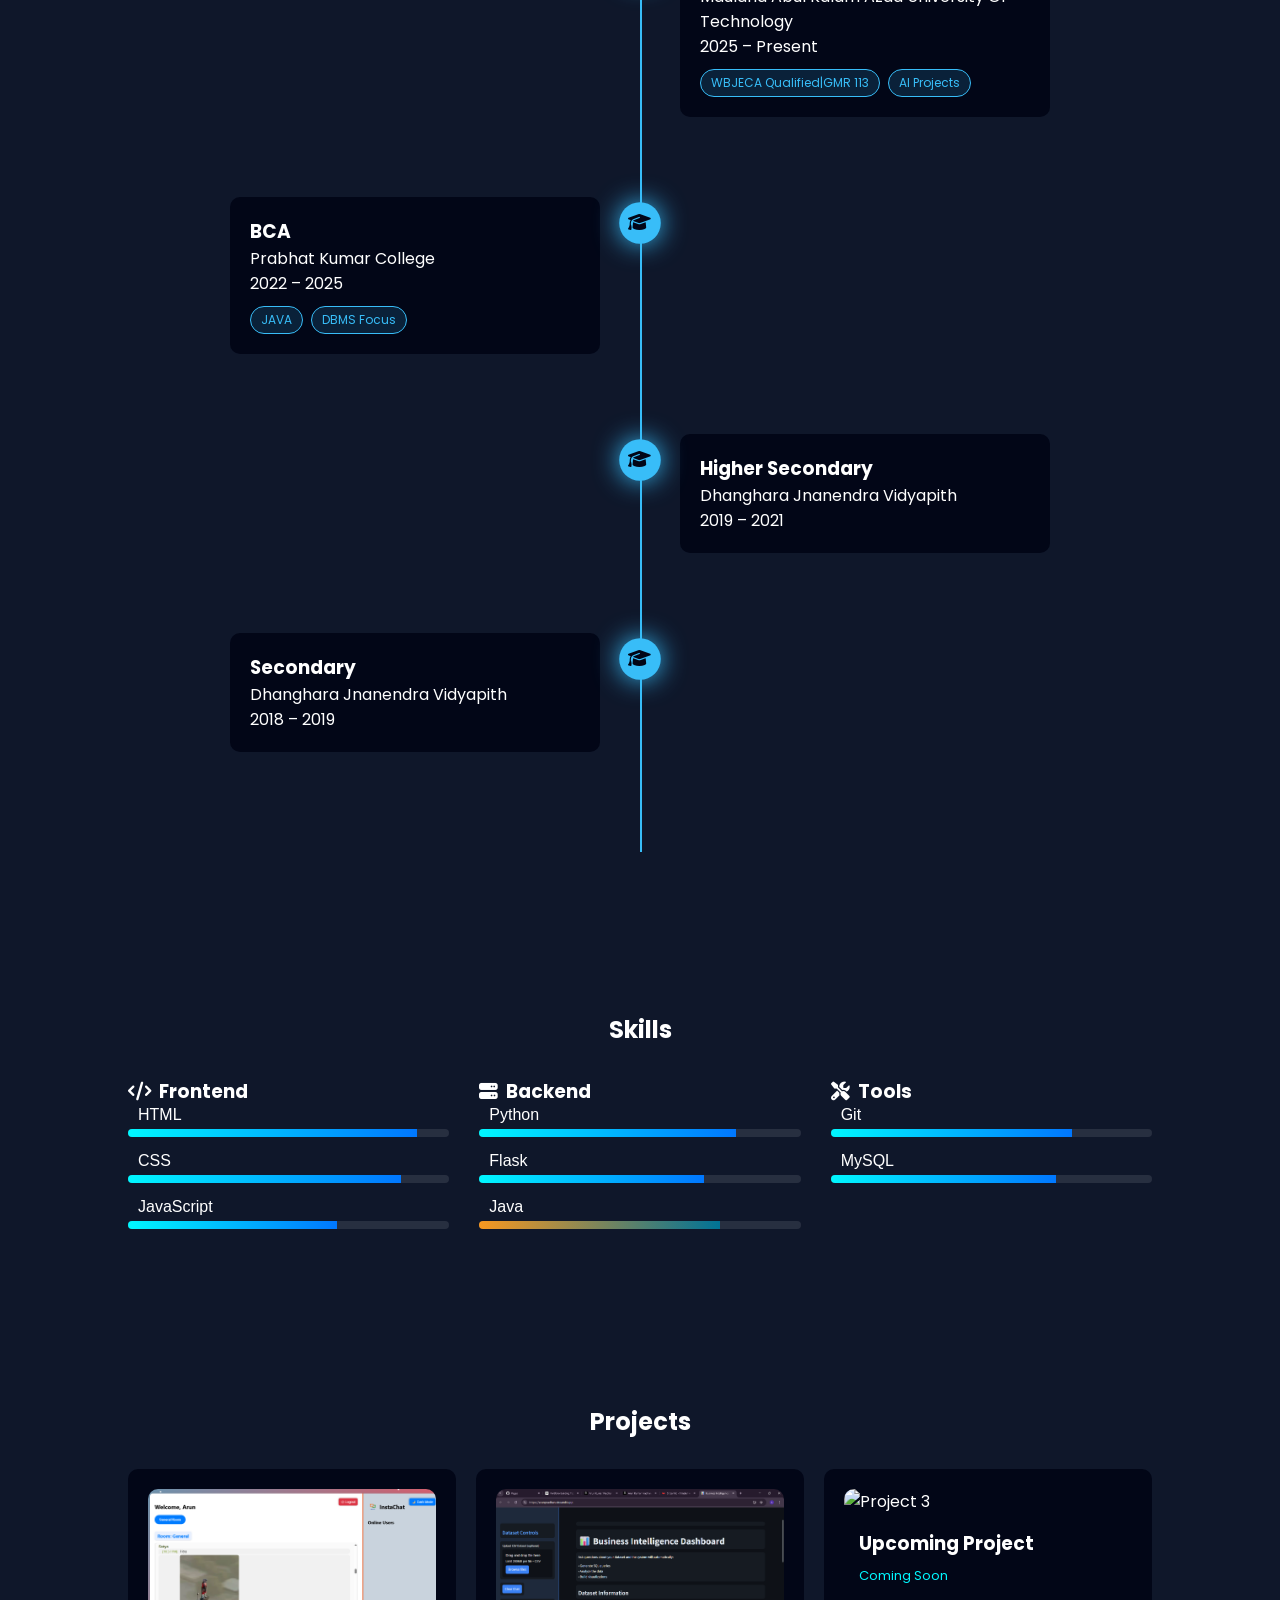
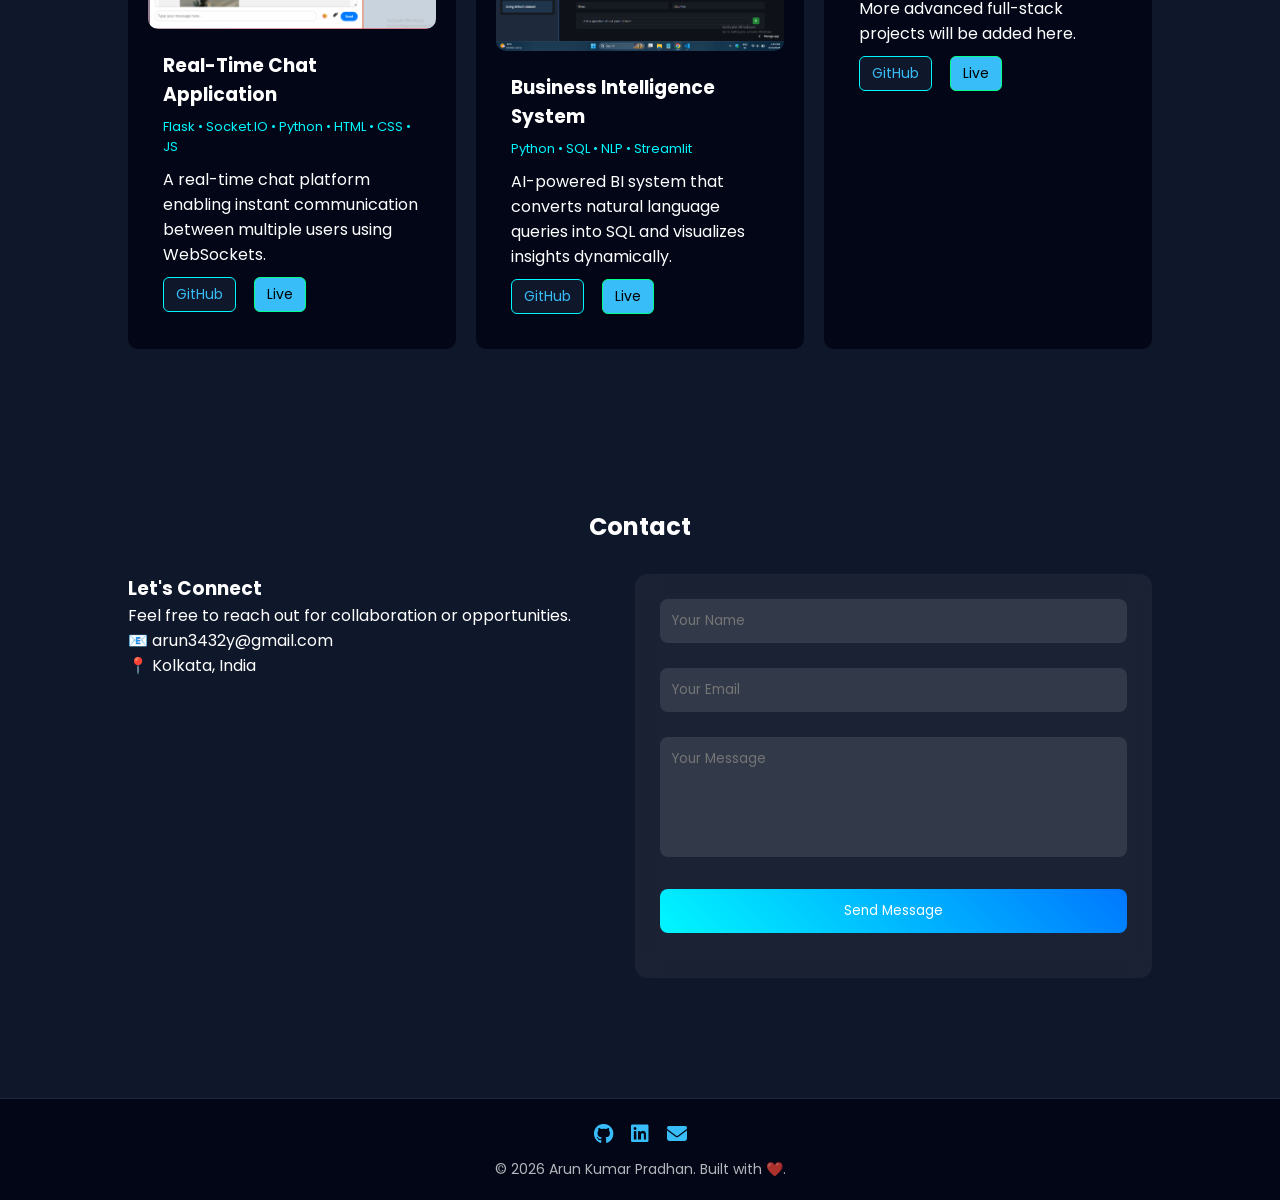
==== commit 524a88f9: "Enhance skills section with progress bars and update project descriptions for clarity" ====
--- a/index.html
+++ b/index.html
@@ -7,6 +7,7 @@
   <title>Arun Kumar Pradhan | Portfolio</title>
   <link rel="icon" href="images/profile_image.png">
   <link rel="stylesheet" href="https://cdnjs.cloudflare.com/ajax/libs/font-awesome/6.5.0/css/all.min.css">
+  <link rel="stylesheet" href="https://cdn.jsdelivr.net/gh/devicons/devicon@latest/devicon.min.css">
   <link rel="stylesheet" href="style.css">
   <link
     href="https://fonts.googleapis.com/css2?family=Noto+Sans+Bengali:wght@400;700&family=Noto+Sans+Devanagari:wght@400;700&display=swap"
@@ -154,15 +155,82 @@
   </section>
 
   <!-- ================= SKILLS ================= -->
-  <section id="skills">
-    <h2 data-aos="fade-up">Skills</h2>
-    <div class="skills-grid">
-      <div data-aos="zoom-in">HTML</div>
-      <div data-aos="zoom-in">CSS</div>
-      <div data-aos="zoom-in">JavaScript</div>
-      <div data-aos="zoom-in">Python</div>
-      <div data-aos="zoom-in">Flask</div>
-      <div data-aos="zoom-in">MySQL</div>
+  <section id="skills" data-aos="fade-up">
+    <h2>Skills</h2>
+
+    <div class="skills-container">
+
+      <!-- FRONTEND -->
+      <div class="skill-category">
+        <h3><i class="fa-solid fa-code"></i> Frontend</h3>
+
+        <div class="skill">
+          <span><i class="devicon-html5-plain colored"></i> HTML</span>
+          <div class="bar">
+            <div class="progress html"></div>
+          </div>
+        </div>
+
+        <div class="skill">
+          <span><i class="devicon-css3-plain colored"></i> CSS</span>
+          <div class="bar">
+            <div class="progress css"></div>
+          </div>
+        </div>
+
+        <div class="skill">
+          <span><i class="devicon-javascript-plain colored"></i> JavaScript</span>
+          <div class="bar">
+            <div class="progress js"></div>
+          </div>
+        </div>
+      </div>
+
+      <!-- BACKEND -->
+      <div class="skill-category">
+        <h3><i class="fa-solid fa-server"></i> Backend</h3>
+
+        <div class="skill">
+          <span><i class="devicon-python-plain colored"></i> Python</span>
+          <div class="bar">
+            <div class="progress python"></div>
+          </div>
+        </div>
+
+        <div class="skill">
+          <span><i class="devicon-flask-original"></i> Flask</span>
+          <div class="bar">
+            <div class="progress flask"></div>
+          </div>
+        </div>
+
+        <div class="skill">
+          <span><i class="devicon-java-plain colored"></i> Java</span>
+          <div class="bar">
+            <div class="progress java"></div>
+          </div>
+        </div>
+      </div>
+
+      <!-- TOOLS -->
+      <div class="skill-category">
+        <h3><i class="fa-solid fa-tools"></i> Tools</h3>
+
+        <div class="skill">
+          <span><i class="devicon-git-plain colored"></i> Git</span>
+          <div class="bar">
+            <div class="progress git"></div>
+          </div>
+        </div>
+
+        <div class="skill">
+          <span><i class="devicon-mysql-plain colored"></i> MySQL</span>
+          <div class="bar">
+            <div class="progress mysql"></div>
+          </div>
+        </div>
+      </div>
+
     </div>
   </section>
 
@@ -172,42 +240,73 @@
 
     <div class="projects-grid">
 
+      <!-- PROJECT 1 -->
       <div class="project-card" data-aos="fade-up">
-        <img src="images/project_1.png" alt="Project 1">
-        <h3>Real Time Chat Application</h3><br>
-        <h3>Tech: Flask, Socket.IO, Python</h3>
-        <p>A real-time chat platform built with Flask, Socket.IO, HTML, CSS, and JavaScript that enables instant
-          communication between multiple users over the web.</p>
-        <div class="project-links">
-          <a href="https://github.com/ArunPradhan-dev/chat_app.git" target="_blank" class="project-link">GitHub</a>
-          <a href="error.html" target="_blank" class="project-link live">Live</a>
-        </div>
-      </div>
-
+        <img src="images/project_1.png" alt="Chat Application">
+
+        <div class="project-content">
+          <h3>Real-Time Chat Application</h3>
+
+          <p class="tech">
+            Flask • Socket.IO • Python • HTML • CSS • JS
+          </p>
+
+          <p>
+            A real-time chat platform enabling instant communication between multiple users using WebSockets.
+          </p>
+
+          <div class="project-links">
+            <a href="https://github.com/ArunPradhan-dev/chat_app.git" target="_blank" class="project-link">GitHub</a>
+            <a href="error.html" target="_blank" class="project-link live">Live</a>
+          </div>
+        </div>
+      </div>
+
+      <!-- PROJECT 2 -->
       <div class="project-card" data-aos="fade-up">
-        <img src="images/project2.png" alt="Project 2">
-        <h3>Business Intelligence System</h3><br>
-        <h3>Tech: Python,</h3>
-        <p>A conversational AI-powered business intelligence system that transforms natural language queries into SQL,
-          generates real-time insights, and visualizes data dynamically using multiple chart types. Designed to
-          eliminate dependency on technical expertise, enabling non-technical users to explore and analyze data
-          interactively.</p>
-        <div class="project-links">
-          <a href="https://github.com/ArunPradhan-dev/business_intelligence_dashboard.git" target="_blank"
-            class="project-link">GitHub</a>
-          <a href="https://arunpradhan.streamlit.app/" target="_blank" class="project-link live">Live</a>
-        </div>
-      </div>
-
+        <img src="images/project2.png" alt="Business Intelligence System">
+
+        <div class="project-content">
+          <h3>Business Intelligence System</h3>
+
+          <p class="tech">
+            Python • SQL • NLP • Streamlit
+          </p>
+
+          <p>
+            AI-powered BI system that converts natural language queries into SQL and visualizes insights dynamically.
+          </p>
+
+          <div class="project-links">
+            <a href="https://github.com/ArunPradhan-dev/business_intelligence_dashboard.git" target="_blank"
+              class="project-link">GitHub</a>
+            <a href="https://arunpradhan.streamlit.app/" target="_blank" class="project-link live">Live</a>
+          </div>
+        </div>
+      </div>
+
+      <!-- PROJECT 3 -->
       <div class="project-card" data-aos="fade-up">
-        <img src="images/" alt="Project 3">
-        <h3>Project Title3</h3>
-        <p>Short description.</p>
-        <div class="project-links">
-          <a href="error.html" target="_blank" class="project-link">GitHub</a>
-          <a href="error.html" target="_blank" class="project-link live">Live</a>
-        </div>
-      </div>
+        <img src="images/project3.png" alt="Project 3">
+
+        <div class="project-content">
+          <h3>Upcoming Project</h3>
+
+          <p class="tech">
+            Coming Soon
+          </p>
+
+          <p>
+            More advanced full-stack projects will be added here.
+          </p>
+
+          <div class="project-links">
+            <a href="error.html" class="project-link">GitHub</a>
+            <a href="error.html" class="project-link live">Live</a>
+          </div>
+        </div>
+      </div>
+
     </div>
   </section>
 
--- a/style.css
+++ b/style.css
@@ -61,14 +61,14 @@
 }
 
 
-.btn{
-  display:inline-block;
-  padding:12px 25px;
-  background:#38bdf8;
-  color:#000;
-  text-decoration:none;
-  border-radius:6px;
-  transition:0.3s;
+.btn {
+    display: inline-block;
+    padding: 12px 25px;
+    background: #38bdf8;
+    color: #000;
+    text-decoration: none;
+    border-radius: 6px;
+    transition: 0.3s;
 }
 
 .btn:hover {
@@ -237,9 +237,9 @@
     transition: 0.3s;
 }
 
-.skills-grid div:hover{
-  transform:translateY(-5px) scale(1.05);
-  box-shadow:0 0 15px rgba(56,189,248,0.3);
+.skills-grid div:hover {
+    transform: translateY(-5px) scale(1.05);
+    box-shadow: 0 0 15px rgba(56, 189, 248, 0.3);
 }
 
 /* PROJECTS */
@@ -459,85 +459,93 @@
 
 
 /* ================= HERO FINAL ================= */
-.hero{
-  min-height:100vh;
-  display:flex;
-  justify-content:space-between;
-  align-items:center;
-  padding:0 10%;
-  gap:40px;
-
-  background:linear-gradient(
-    -45deg,
-    #020617,
-    #0f172a,
-    #1e293b,
-    #020617
-  );
-  background-size:400% 400%;
-  animation:gradientBG 12s ease infinite;
-
-  position:relative;
-  overflow:hidden;
-  perspective:1000px;
+.hero {
+    min-height: 100vh;
+    display: flex;
+    justify-content: space-between;
+    align-items: center;
+    padding: 0 10%;
+    gap: 40px;
+
+    background: linear-gradient(-45deg,
+            #020617,
+            #0f172a,
+            #1e293b,
+            #020617);
+    background-size: 400% 400%;
+    animation: gradientBG 12s ease infinite;
+
+    position: relative;
+    overflow: hidden;
+    perspective: 1000px;
 }
 
 /* spotlight layer */
-.hero::before{
-  content:"";
-  position:absolute;
-  inset:0;
-  background:radial-gradient(
-    circle 200px at var(--x,50%) var(--y,50%),
-    rgba(56,189,248,0.25),
-    transparent 60%
-  );
-  pointer-events:none;
+.hero::before {
+    content: "";
+    position: absolute;
+    inset: 0;
+    background: radial-gradient(circle 200px at var(--x, 50%) var(--y, 50%),
+            rgba(56, 189, 248, 0.25),
+            transparent 60%);
+    pointer-events: none;
 }
 
 /* text */
-.hero-left p{
-  min-height:28px;   /* prevents collapsing */
-  margin:15px 0;
-}
-.hero-sub{
-  font-size:18px;
-  opacity:0.85;
-  letter-spacing:0.5px;
-}
-.hero-left{flex:1;}
-.hero-right{flex:1; display:flex; justify-content:center;}
-
-.hero h1{
-  text-shadow:0 0 20px rgba(56,189,248,0.35);
-  transition:transform 0.2s ease;
-  transform-style:preserve-3d;
+.hero-left p {
+    min-height: 28px;
+    /* prevents collapsing */
+    margin: 15px 0;
+}
+
+.hero-sub {
+    font-size: 18px;
+    opacity: 0.85;
+    letter-spacing: 0.5px;
+}
+
+.hero-left {
+    flex: 1;
+}
+
+.hero-right {
+    flex: 1;
+    display: flex;
+    justify-content: center;
+}
+
+.hero h1 {
+    text-shadow: 0 0 20px rgba(56, 189, 248, 0.35);
+    transition: transform 0.2s ease;
+    transform-style: preserve-3d;
 }
 
 /* image */
-.hero-img{
-  width:280px;
-  height:280px;
-  object-fit:cover;
-  border-radius:50%;
-  border:4px solid #38bdf8;
-  box-shadow:0 0 30px rgba(56,189,248,0.4);
-  transition:0.3s;
-}
-
-.hero-img:hover{transform:scale(1.05);}
+.hero-img {
+    width: 280px;
+    height: 280px;
+    object-fit: cover;
+    border-radius: 50%;
+    border: 4px solid #38bdf8;
+    box-shadow: 0 0 30px rgba(56, 189, 248, 0.4);
+    transition: 0.3s;
+}
+
+.hero-img:hover {
+    transform: scale(1.05);
+}
 
 /* mobile */
-@media(max-width:768px){
-  .hero{
-    flex-direction:column-reverse;
-    text-align:center;
-  }
-
-  .hero-img{
-    width:200px;
-    height:200px;
-  }
+@media(max-width:768px) {
+    .hero {
+        flex-direction: column-reverse;
+        text-align: center;
+    }
+
+    .hero-img {
+        width: 200px;
+        height: 200px;
+    }
 }
 
 /* ================= FOOTER ================= */
@@ -575,189 +583,363 @@
     text-shadow: 0 0 12px #38bdf8;
 }
 
-@keyframes gradientBG{
-  0%{background-position:0% 50%;}
-  50%{background-position:100% 50%;}
-  100%{background-position:0% 50%;}
-}
-
-#scroll-progress{
-  position:fixed;
-  top:0;
-  left:0;
-  height:4px;
-  background:#38bdf8;
-  width:0%;
-  z-index:2000;
+@keyframes gradientBG {
+    0% {
+        background-position: 0% 50%;
+    }
+
+    50% {
+        background-position: 100% 50%;
+    }
+
+    100% {
+        background-position: 0% 50%;
+    }
+}
+
+#scroll-progress {
+    position: fixed;
+    top: 0;
+    left: 0;
+    height: 4px;
+    background: #38bdf8;
+    width: 0%;
+    z-index: 2000;
 }
 
 /* ================= HERO TECH ICONS ================= */
 
-.hero-right{
-  position:relative;
-  align-items:center;
+.hero-right {
+    position: relative;
+    align-items: center;
 }
 
 /* icon style */
-.hero-tech{
-  position:absolute;
-  font-size:26px;
-  color:#38bdf8;
-  background:#020617;
-  border-radius:50%;
-  width:50px;
-  height:50px;
-  display:flex;
-  align-items:center;
-  justify-content:center;
-  box-shadow:0 0 12px rgba(56,189,248,0.4);
-  animation:float 4s ease-in-out infinite;
+.hero-tech {
+    position: absolute;
+    font-size: 26px;
+    color: #38bdf8;
+    background: #020617;
+    border-radius: 50%;
+    width: 50px;
+    height: 50px;
+    display: flex;
+    align-items: center;
+    justify-content: center;
+    box-shadow: 0 0 12px rgba(56, 189, 248, 0.4);
+    animation: float 4s ease-in-out infinite;
 }
 
 /* positions */
-.tech-html{ top:10%; left:10%; }
-.tech-css{ top:20%; right:10%; }
-.tech-js{ bottom:20%; left:15%; }
-.tech-python{ bottom:10%; right:15%; }
-.tech-db{ top:50%; left:-20px; }
-
-.hero-tech:hover{
-  transform:scale(1.15);
-  box-shadow:0 0 20px #38bdf8;
+.tech-html {
+    top: 10%;
+    left: 10%;
+}
+
+.tech-css {
+    top: 20%;
+    right: 10%;
+}
+
+.tech-js {
+    bottom: 20%;
+    left: 15%;
+}
+
+.tech-python {
+    bottom: 10%;
+    right: 15%;
+}
+
+.tech-db {
+    top: 50%;
+    left: -20px;
+}
+
+.hero-tech:hover {
+    transform: scale(1.15);
+    box-shadow: 0 0 20px #38bdf8;
 }
 
 /* floating animation */
-@keyframes float{
-  0%{transform:translateY(0px) rotate(0deg);}
-  50%{transform:translateY(-10px) rotate(6deg);}
-  100%{transform:translateY(0px) rotate(0deg);}
-}
-
-@media(max-width:768px){
-
-  .hero-tech{
-    width:40px;
-    height:40px;
-    font-size:20px;
-  }
-
-}
+@keyframes float {
+    0% {
+        transform: translateY(0px) rotate(0deg);
+    }
+
+    50% {
+        transform: translateY(-10px) rotate(6deg);
+    }
+
+    100% {
+        transform: translateY(0px) rotate(0deg);
+    }
+}
+
+@media(max-width:768px) {
+
+    .hero-tech {
+        width: 40px;
+        height: 40px;
+        font-size: 20px;
+    }
+
+}
+
 /* hero buttons layout */
-.hero-buttons{
-  display:flex;
-  gap:15px;
-  margin-top:20px;
-}
-
-.github-btn{
-  background:#020617;
-  color:#38bdf8;
-  border:1px solid #38bdf8;
-}
-
-.github-btn:hover{
-  background:#38bdf8;
-  color:#000;
-  
-}
-
-.project-links{
-  display:flex;
-  gap:10px;
-  margin-top:10px;
-}
-
-.project-link{
-  padding:6px 12px;
-  background:#0f172a;
-  border:1px solid #38bdf8;
-  border-radius:5px;
-  text-decoration:none;
-  color:#38bdf8;
-  font-size:14px;
-  transition:0.3s;
-}
-
-.project-link:hover{
-  background:#38bdf8;
-  color:#000;
+.hero-buttons {
+    display: flex;
+    gap: 15px;
+    margin-top: 20px;
+}
+
+.github-btn {
+    background: #020617;
+    color: #38bdf8;
+    border: 1px solid #38bdf8;
+}
+
+.github-btn:hover {
+    background: #38bdf8;
+    color: #000;
+
+}
+
+.project-links {
+    display: flex;
+    gap: 10px;
+    margin-top: 10px;
+}
+
+.project-link {
+    padding: 6px 12px;
+    background: #0f172a;
+    border: 1px solid #38bdf8;
+    border-radius: 5px;
+    text-decoration: none;
+    color: #38bdf8;
+    font-size: 14px;
+    transition: 0.3s;
+}
+
+.project-link:hover {
+    background: #38bdf8;
+    color: #000;
 }
 
 /*Live button highlight */
-.project-link.live{
-  background:#38bdf8;
-  color:#000;
-}
-
-.project-link.live:hover{
-  background:#0ea5e9;
+.project-link.live {
+    background: #38bdf8;
+    color: #000;
+}
+
+.project-link.live:hover {
+    background: #0ea5e9;
+}
+
+.project-content {
+    padding: 15px;
+}
+
+.project-content h3 {
+    margin-bottom: 8px;
+}
+
+.tech {
+    font-size: 13px;
+    color: #00f7ff;
+    margin-bottom: 10px;
+}
+
+.project-links {
+    margin-top: 10px;
+}
+
+.project-link {
+    padding: 6px 12px;
+    border: 1px solid #00f7ff;
+    border-radius: 6px;
+    text-decoration: none;
+    margin-right: 8px;
+    transition: 0.3s;
+}
+
+.project-link:hover {
+    background: #00f7ff;
+    color: black;
+}
+
+.project-link.live {
+    border-color: #00ff88;
+}
+
+.project-link.live:hover {
+    background: #00ff88;
 }
 
 
 .contact-container {
-  display: flex;
-  gap: 40px;
-  flex-wrap: wrap;
-  margin-top: 30px;
+    display: flex;
+    gap: 40px;
+    flex-wrap: wrap;
+    margin-top: 30px;
 }
 
 .contact-info {
-  flex: 1;
-  min-width: 250px;
+    flex: 1;
+    min-width: 250px;
 }
 
 .contact-form {
-  flex: 1;
-  min-width: 300px;
-  background: rgba(255,255,255,0.05);
-  padding: 25px;
-  border-radius: 12px;
-  backdrop-filter: blur(10px);
+    flex: 1;
+    min-width: 300px;
+    background: rgba(255, 255, 255, 0.05);
+    padding: 25px;
+    border-radius: 12px;
+    backdrop-filter: blur(10px);
 }
 
 .input-group {
-  margin-bottom: 15px;
+    margin-bottom: 15px;
 }
 
 .input-group input,
 .input-group textarea {
-  width: 100%;
-  padding: 12px;
-  border: none;
-  outline: none;
-  border-radius: 8px;
-  background: rgba(255,255,255,0.1);
-  color: #fff;
+    width: 100%;
+    padding: 12px;
+    border: none;
+    outline: none;
+    border-radius: 8px;
+    background: rgba(255, 255, 255, 0.1);
+    color: #fff;
 }
 
 .input-group textarea {
-  height: 120px;
-  resize: none;
+    height: 120px;
+    resize: none;
 }
 
 .input-group input:focus,
 .input-group textarea:focus {
-  border: 1px solid #00f7ff;
+    border: 1px solid #00f7ff;
 }
 
 button {
-  width: 100%;
-  padding: 12px;
-  border: none;
-  background: linear-gradient(45deg, #00f7ff, #0077ff);
-  color: white;
-  border-radius: 8px;
-  cursor: pointer;
+    width: 100%;
+    padding: 12px;
+    border: none;
+    background: linear-gradient(45deg, #00f7ff, #0077ff);
+    color: white;
+    border-radius: 8px;
+    cursor: pointer;
+    transition: 0.3s;
+}
+
+button:hover {
+    transform: scale(1.05);
+}
+
+#form-status {
+    margin-top: 10px;
+    font-size: 14px;
+    transition: opacity 0.5s ease;
+    opacity: 1;
+}
+
+.skills-container {
+    display: flex;
+    gap: 30px;
+    flex-wrap: wrap;
+    margin-top: 20px;
+}
+
+.skill-category {
+    flex: 1;
+    min-width: 250px;
+}
+
+.skill {
+    margin-bottom: 15px;
+}
+
+.skill span {
+    display: block;
+    margin-bottom: 5px;
+}
+
+.bar {
+    width: 100%;
+    height: 8px;
+    background: rgba(255, 255, 255, 0.1);
+    border-radius: 5px;
+    overflow: hidden;
+}
+
+.progress {
+    height: 100%;
+    background: linear-gradient(90deg, #00f7ff, #0077ff);
+    width: 0;
+    transition: 1s ease;
+}
+
+/* Skill Levels */
+.progress.html {
+    width: 90%;
+}
+
+.progress.css {
+    width: 85%;
+}
+
+.progress.js {
+    width: 65%;
+}
+
+.progress.python {
+    width: 80%;
+}
+
+.progress.flask {
+    width: 70%;
+}
+.progress.java {
+  width: 75%;
+}
+
+.progress.git {
+    width: 75%;
+}
+
+.progress.mysql {
+    width: 70%;
+}
+.skill:hover {
+  transform: scale(1.03);
+}
+
+.skill span {
+  display: flex;
+  align-items: center;
+  gap: 10px;
+  font-weight: 500;
+}
+
+.skill i {
+  font-size: 18px;
   transition: 0.3s;
 }
 
-button:hover {
-  transform: scale(1.05);
-}
-
-#form-status {
-  margin-top: 10px;
-  font-size: 14px;
-  transition: opacity 0.5s ease;
-  opacity: 1;
-}
+/* Hover effect */
+.skill:hover i {
+  transform: scale(1.2);
+}
+
+/* Category icon spacing */
+.skill-category h3 {
+  display: flex;
+  align-items: center;
+  gap: 8px;
+}
+.progress.java {
+  background: linear-gradient(90deg, #f89820, #007396);
+}
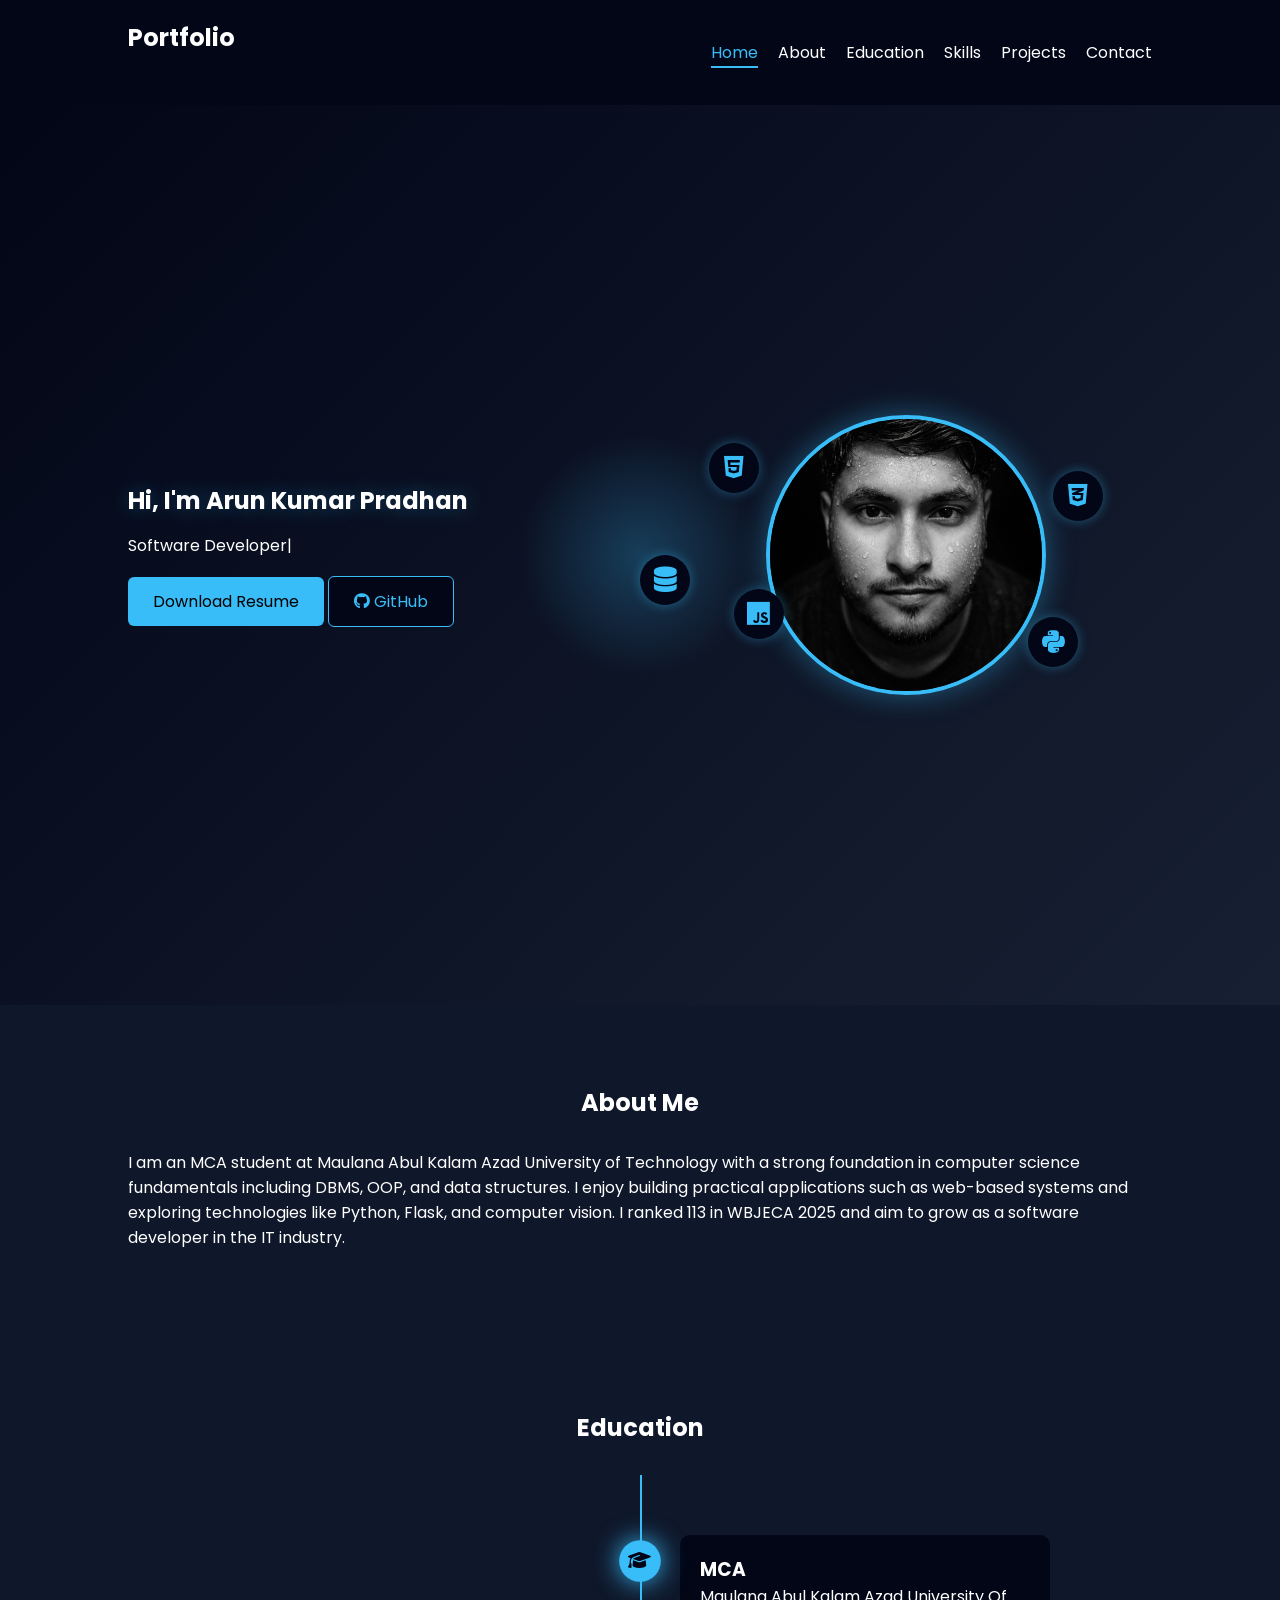
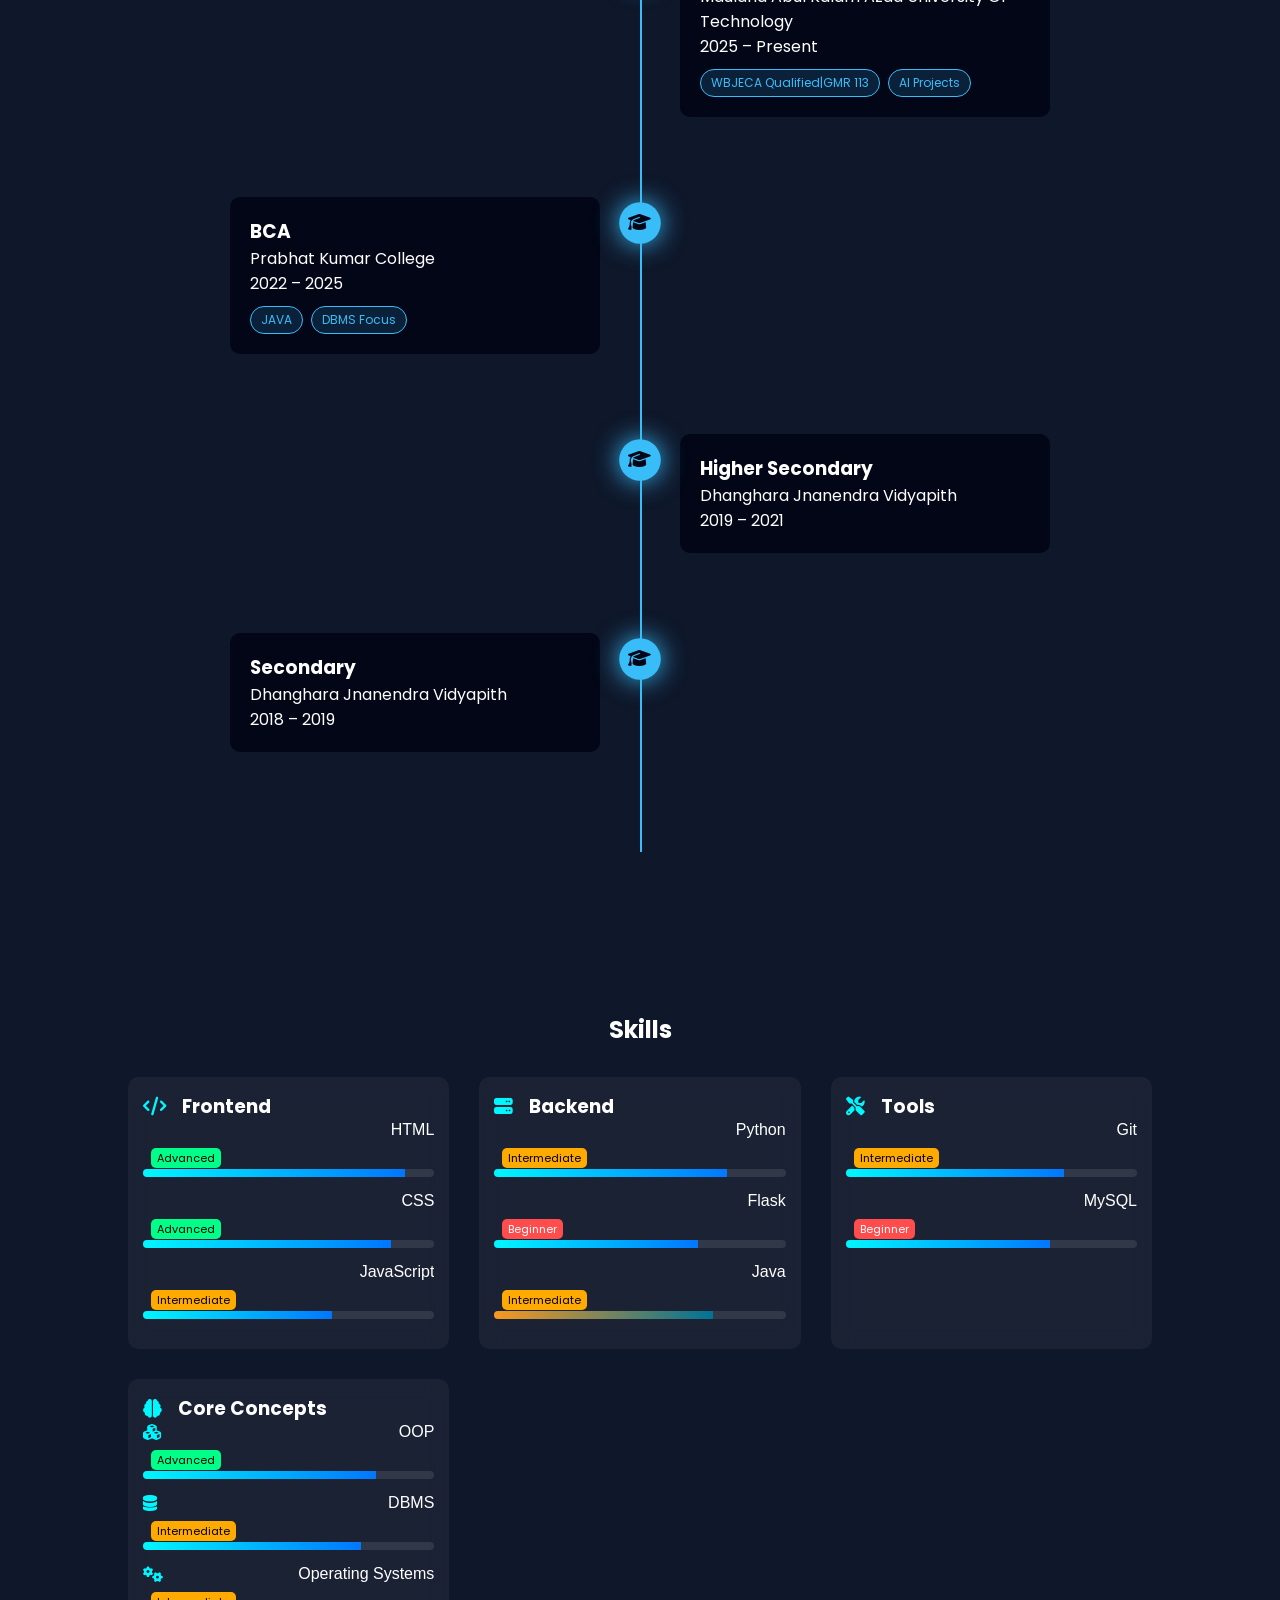
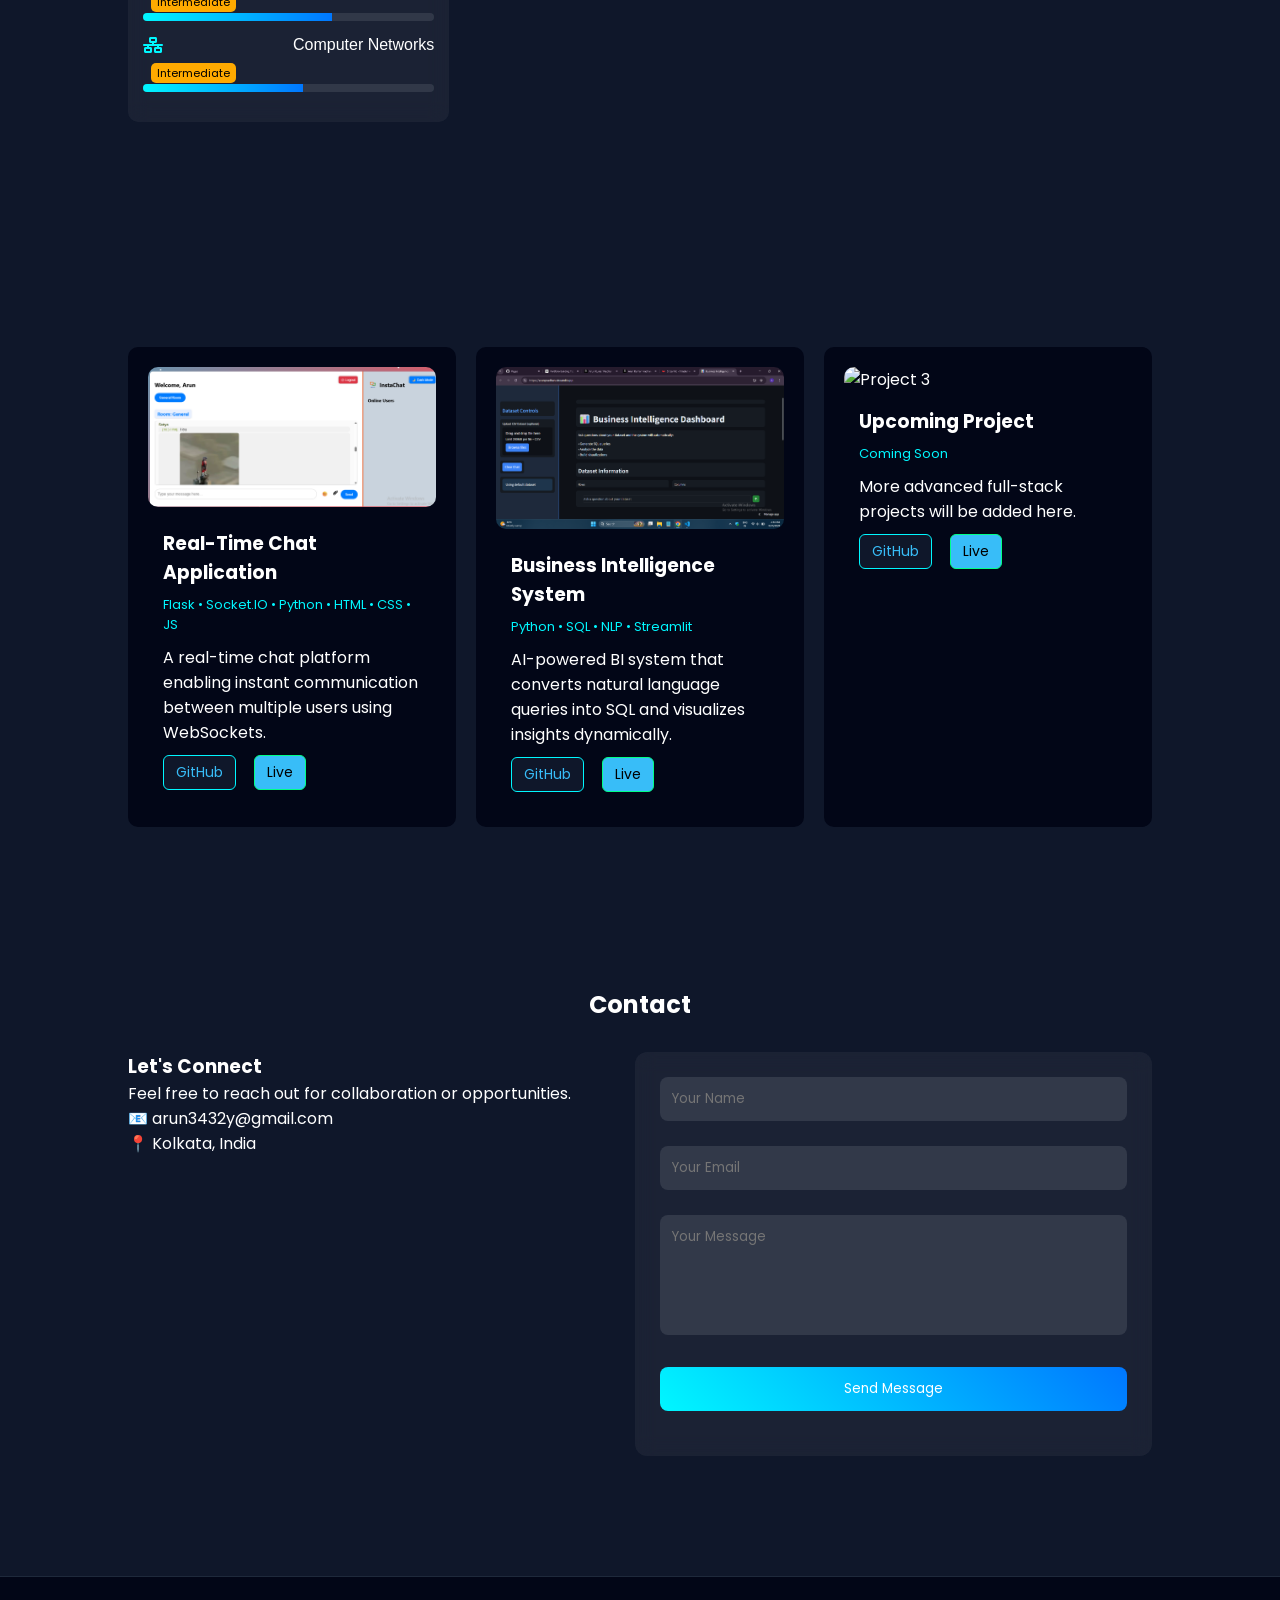
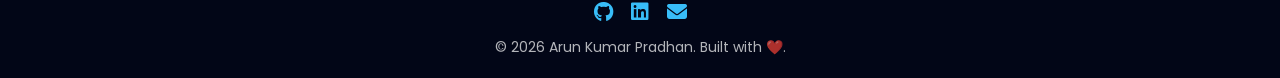
==== commit 8e4297e4: "Enhance skills section with proficiency tags and improve progress bar functionality" ====
--- a/index.html
+++ b/index.html
@@ -166,6 +166,7 @@
 
         <div class="skill">
           <span><i class="devicon-html5-plain colored"></i> HTML</span>
+          <small class="tag advanced">Advanced</small>
           <div class="bar">
             <div class="progress html"></div>
           </div>
@@ -173,6 +174,7 @@
 
         <div class="skill">
           <span><i class="devicon-css3-plain colored"></i> CSS</span>
+          <small class="tag advanced">Advanced</small>
           <div class="bar">
             <div class="progress css"></div>
           </div>
@@ -180,6 +182,7 @@
 
         <div class="skill">
           <span><i class="devicon-javascript-plain colored"></i> JavaScript</span>
+          <small class="tag intermediate">Intermediate</small>
           <div class="bar">
             <div class="progress js"></div>
           </div>
@@ -192,6 +195,8 @@
 
         <div class="skill">
           <span><i class="devicon-python-plain colored"></i> Python</span>
+          <small class="tag intermediate">Intermediate</small>
+          
           <div class="bar">
             <div class="progress python"></div>
           </div>
@@ -199,6 +204,7 @@
 
         <div class="skill">
           <span><i class="devicon-flask-original"></i> Flask</span>
+          <small class="tag beginner">Beginner</small>
           <div class="bar">
             <div class="progress flask"></div>
           </div>
@@ -206,6 +212,7 @@
 
         <div class="skill">
           <span><i class="devicon-java-plain colored"></i> Java</span>
+          <small class="tag intermediate">Intermediate</small>
           <div class="bar">
             <div class="progress java"></div>
           </div>
@@ -218,6 +225,7 @@
 
         <div class="skill">
           <span><i class="devicon-git-plain colored"></i> Git</span>
+          <small class="tag intermediate">Intermediate</small>
           <div class="bar">
             <div class="progress git"></div>
           </div>
@@ -225,12 +233,47 @@
 
         <div class="skill">
           <span><i class="devicon-mysql-plain colored"></i> MySQL</span>
+          <small class="tag beginner">Beginner</small>
           <div class="bar">
             <div class="progress mysql"></div>
           </div>
         </div>
       </div>
-
+      <div class="skill-category">
+        <h3><i class="fa-solid fa-brain"></i> Core Concepts</h3>
+
+        <div class="skill">
+          <span><i class="fa-solid fa-cubes"></i>OOP</span>
+          <small class="tag advanced">Advanced</small>
+          <div class="bar">
+            <div class="progress oop"></div>
+          </div>
+        </div>
+
+        <div class="skill">
+          <span><i class="fa-solid fa-database"></i>DBMS</span>
+          <small class="tag intermediate">Intermediate</small>
+          <div class="bar">
+            <div class="progress dbms"></div>
+          </div>
+        </div>
+
+        <div class="skill">
+          <span><i class="fa-solid fa-gears"></i> Operating Systems</span>
+          <small class="tag intermediate">Intermediate</small>
+          <div class="bar">
+            <div class="progress os"></div>
+          </div>
+        </div>
+
+        <div class="skill">
+          <span><i class="fa-solid fa-network-wired"></i> Computer Networks</span>
+          <small class="tag intermediate">Intermediate</small>
+          <div class="bar">
+            <div class="progress cn"></div>
+          </div>
+        </div>
+      </div>
     </div>
   </section>
 
--- a/style.css
+++ b/style.css
@@ -847,15 +847,16 @@
 }
 
 .skills-container {
-    display: flex;
-    gap: 30px;
-    flex-wrap: wrap;
-    margin-top: 20px;
+  display: grid;
+  grid-template-columns: repeat(auto-fit, minmax(250px, 1fr));
+  gap: 30px;
 }
 
 .skill-category {
-    flex: 1;
-    min-width: 250px;
+  background: rgba(255,255,255,0.05);
+  padding: 15px;
+  border-radius: 10px;
+  backdrop-filter: blur(10px);
 }
 
 .skill {
@@ -902,8 +903,9 @@
 .progress.flask {
     width: 70%;
 }
+
 .progress.java {
-  width: 75%;
+    width: 75%;
 }
 
 .progress.git {
@@ -913,33 +915,153 @@
 .progress.mysql {
     width: 70%;
 }
+
+.progress.oop {
+    width: 80%;
+}
+
+.progress.dbms {
+    width: 75%;
+}
+
+.progress.os {
+    width: 65%;
+}
+
+.progress.cn {
+    width: 55%;
+}
+
 .skill:hover {
-  transform: scale(1.03);
-}
-
+    transform: scale(1.03);
+}
+
+.skill span {
+    display: flex;
+    align-items: center;
+    gap: 10px;
+    font-weight: 500;
+}
+
+.skill i {
+    font-size: 18px;
+    transition: 0.3s;
+}
+
+/* Hover effect */
+.skill:hover i {
+    transform: scale(1.2);
+}
+
+/* Category icon spacing */
+.skill-category h3 {
+    display: flex;
+    align-items: center;
+    gap: 8px;
+}
+.skill-category h3 i {
+  color: #00f7ff;
+  margin-right: 8px;
+}
+
+.progress.java {
+    background: linear-gradient(90deg, #f89820, #007396);
+}
+
+.skill span {
+  display: flex;
+  align-items: center;
+  justify-content: space-between;
+}
+
+.tag {
+  font-size: 11px;
+  padding: 2px 6px;
+  border-radius: 5px;
+  margin-left: 8px;
+}
+
+/* Levels */
+.tag.beginner {
+  background: #ff4d4d;
+  color: white;
+}
+
+.tag.intermediate {
+  background: #ffaa00;
+  color: black;
+}
+
+.tag.advanced {
+  background: #00ff88;
+  color: black;
+}
 .skill span {
   display: flex;
   align-items: center;
   gap: 10px;
-  font-weight: 500;
-}
-
-.skill i {
-  font-size: 18px;
-  transition: 0.3s;
-}
-
-/* Hover effect */
-.skill:hover i {
-  transform: scale(1.2);
-}
-
-/* Category icon spacing */
-.skill-category h3 {
+  flex-wrap: wrap;
+}
+
+.skill span {
   display: flex;
   align-items: center;
-  gap: 8px;
-}
-.progress.java {
-  background: linear-gradient(90deg, #f89820, #007396);
+  gap: 10px;
+}
+
+.skill span i {
+  color: #00f7ff;
+  font-size: 16px;
+  transition: 0.3s;
+}
+.skill span i {
+  transition: transform 0.3s ease, filter 0.3s ease;
+}
+
+.skill:hover span i {
+  transform: scale(1.2);
+  filter: drop-shadow(0 0 6px #00f7ff);
+}
+.skill span i {
+  color: #00f7ff;
+}
+
+.skill:hover span i {
+  color: #ffffff;
+}
+
+
+
+.skill {
+  position: relative;
+  overflow: hidden;
+}
+.skill::before {
+  content: "";
+  position: absolute;
+  width: 0;
+  height: 0;
+  background: rgba(0, 247, 255, 0.2);
+  border-radius: 50%;
+  transform: translate(-50%, -50%);
+  left: 50%;
+  top: 50%;
+  opacity: 0;
+  transition: width 0.5s ease, height 0.5s ease, opacity 0.5s;
+}
+
+
+.skill::before {
+  pointer-events: none;
+  z-index: 0;
+}
+
+.skill * {
+  position: relative;
+  z-index: 1;
+}
+.skill:hover::before {
+  width: 320px;
+  height: 320px;
+  opacity: 1;
 }
